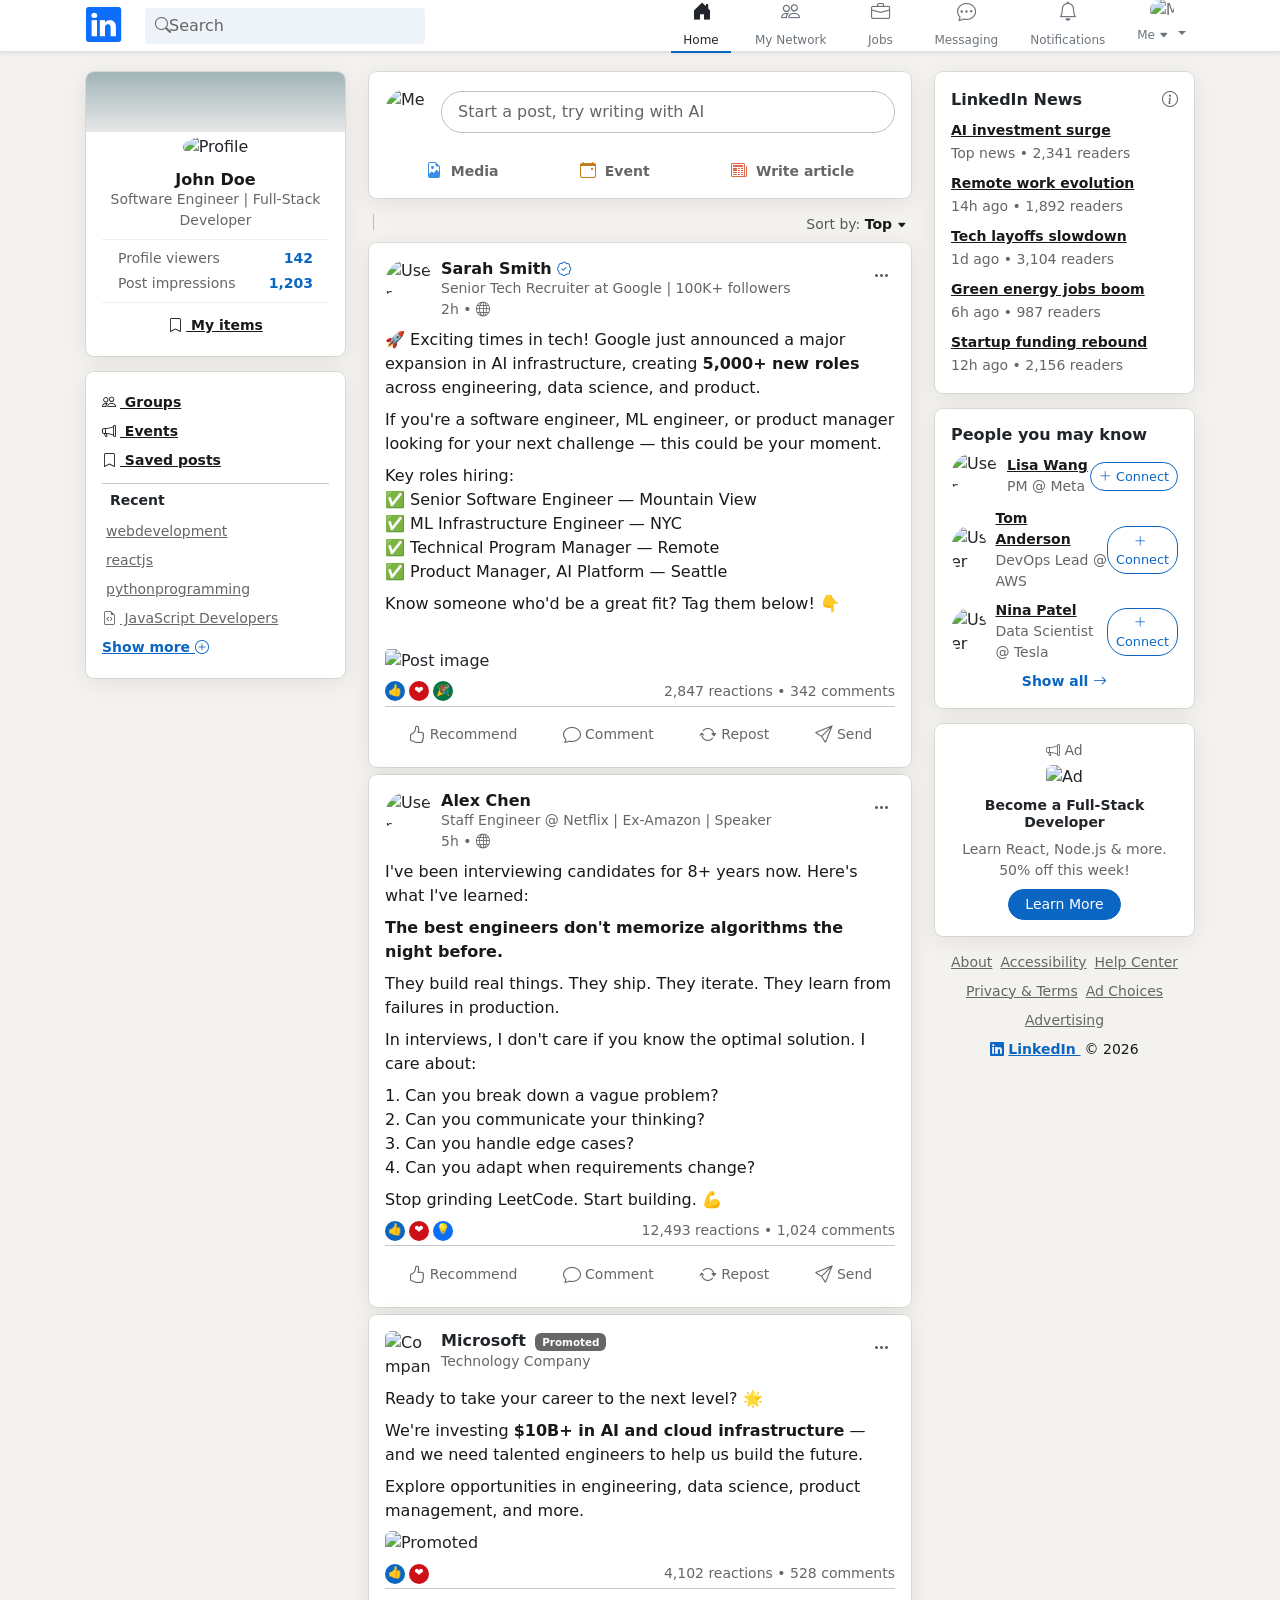
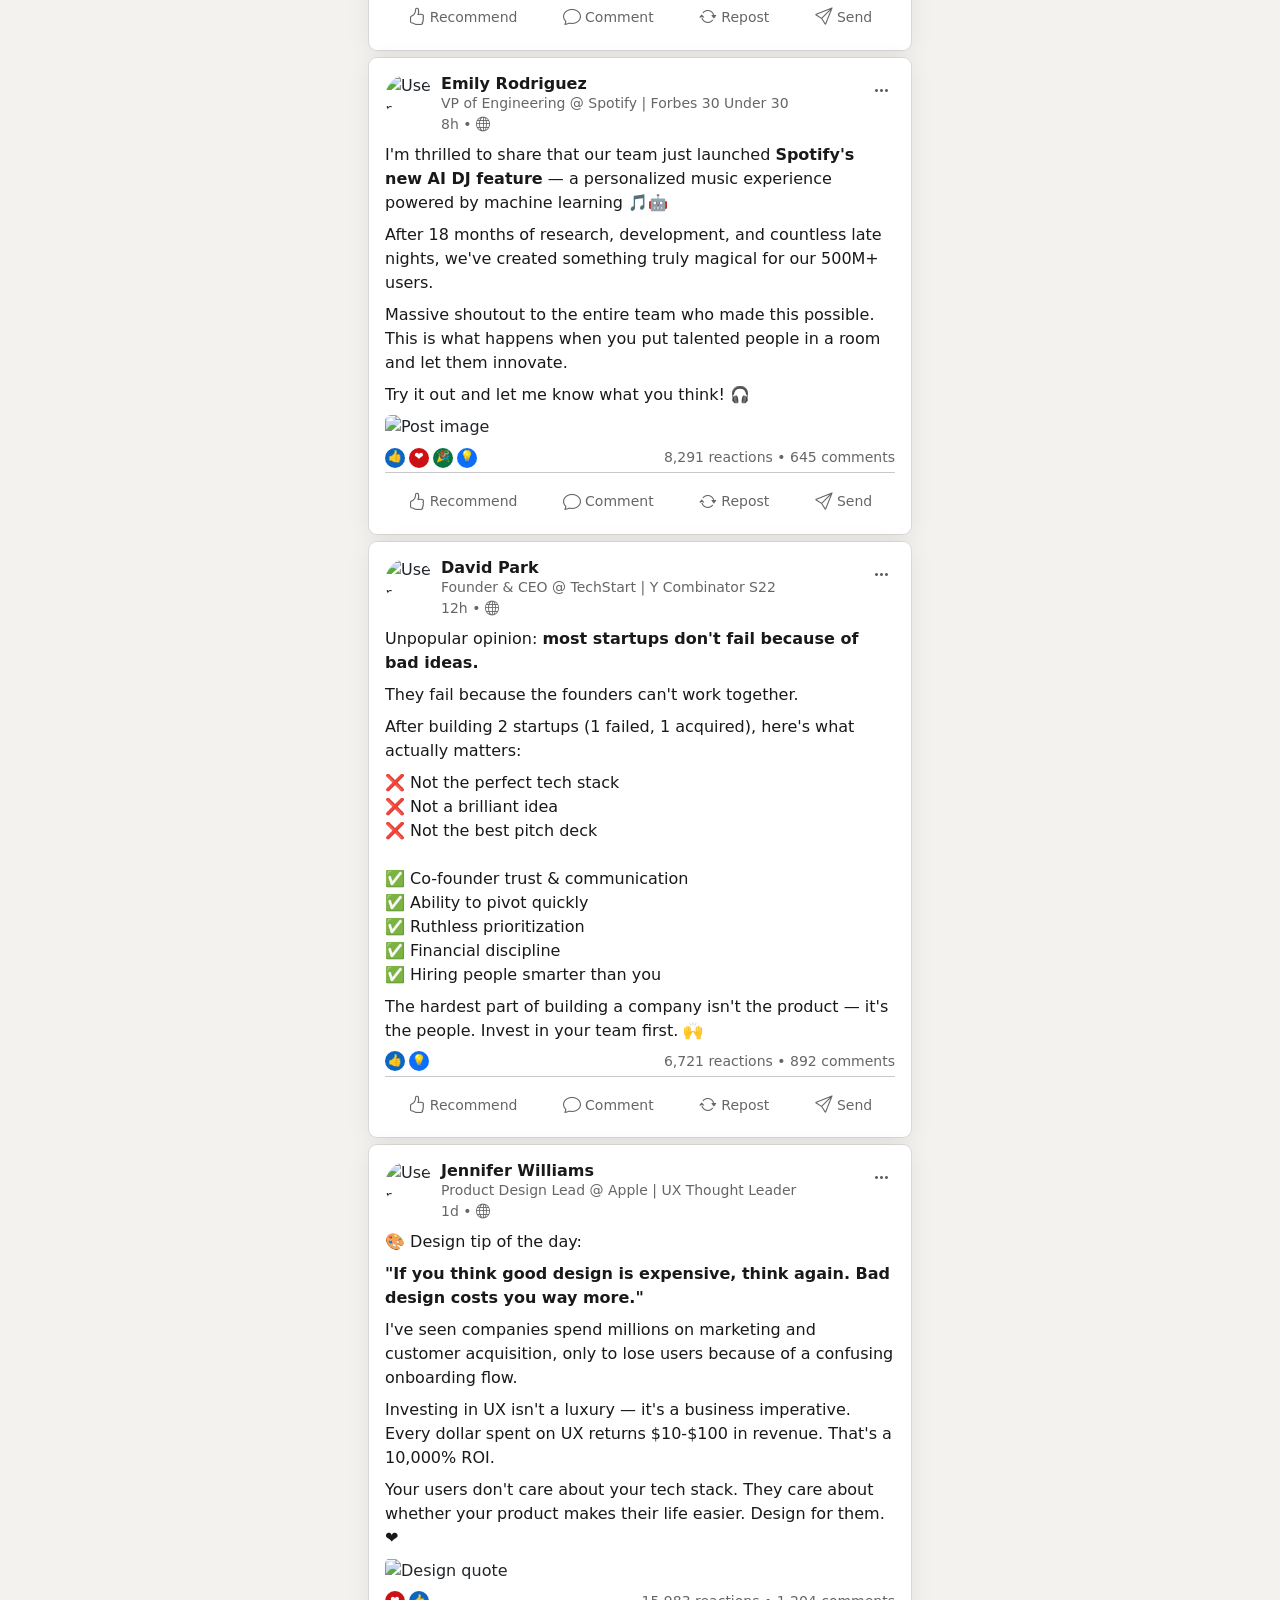
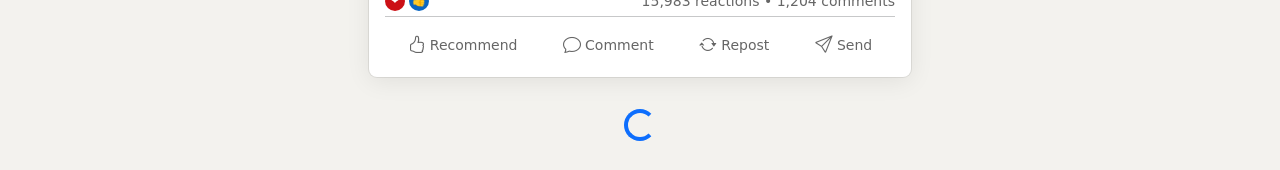
==== feeds.html @ 4ca1a647 "login and signup logic feeds ui" ====
<!DOCTYPE html>
<html lang="en">
<head>
  <meta charset="UTF-8" />
  <meta name="viewport" content="width=device-width, initial-scale=1.0"/>
  <title>LinkedIn Feed</title>

  <link rel="stylesheet" href="assets/css/bootstrap.min.css">
  <link href="https://cdn.jsdelivr.net/npm/bootstrap-icons@1.11.3/font/bootstrap-icons.min.css" rel="stylesheet"/>
    <link rel="stylesheet" href="assets/css/feeds.css">
  </head>
<body>

  <nav class="navbar navbar-expand navbar-light bg-white border-bottom fixed-top shadow-sm" style="height: 52px;">
    <div class="container-xl px-3">
      <a class="navbar-brand d-flex align-items-center me-4" href="#">
        <i class="bi bi-linkedin text-primary" style="font-size: 2.2rem;"></i>
      </a>

      <div class="flex-grow-1" style="max-width: 280px;">
        <div class="position-relative">
          <i class="bi bi-search position-absolute" style="left: 10px; top: 50%; transform: translateY(-50%); color: #666;"></i>
          <input type="text" class="form-control rounded-1 ps-4" placeholder="Search" style="background-color: #edf3f8; border: none;">
        </div>
      </div>

      <ul class="navbar-nav ms-auto mb-0">
        <li class="nav-item me-3">
          <a class="nav-link text-dark text-center" href="#">
            <i class="bi bi-house-door-fill d-block" style="font-size: 1.2rem;"></i>
            <small style="font-size: 0.75rem;">Home</small>
          </a>
        </li>
        <li class="nav-item me-3">
          <a class="nav-link text-secondary text-center" href="#">
            <i class="bi bi-people d-block" style="font-size: 1.2rem;"></i>
            <small style="font-size: 0.75rem;">My Network</small>
          </a>
        </li>
        <li class="nav-item me-3">
          <a class="nav-link text-secondary text-center" href="#">
            <i class="bi bi-briefcase d-block" style="font-size: 1.2rem;"></i>
            <small style="font-size: 0.75rem;">Jobs</small>
          </a>
        </li>
        <li class="nav-item me-3">
          <a class="nav-link text-secondary text-center" href="#">
            <i class="bi bi-chat-dots d-block" style="font-size: 1.2rem;"></i>
            <small style="font-size: 0.75rem;">Messaging</small>
          </a>
        </li>
        <li class="nav-item me-3">
          <a class="nav-link text-secondary text-center" href="#">
            <i class="bi bi-bell d-block" style="font-size: 1.2rem;"></i>
            <small style="font-size: 0.75rem;">Notifications</small>
          </a>
        </li>
        <li class="nav-item dropdown">
          <a class="nav-link dropdown-toggle text-secondary text-center" href="#" role="button" data-bs-toggle="dropdown">
            <img src="https://ui-avatars.com/api/?name=John+Doe&background=0a66c2&color=fff&size=32" class="rounded-circle d-block mx-auto" width="24" height="24" alt="Me">
            <small style="font-size: 0.75rem;">Me <i class="bi bi-caret-down-fill" style="font-size: 0.6rem;"></i></small>
          </a>
          <ul class="dropdown-menu dropdown-menu-end">
            <li><a class="dropdown-item" href="#">View Profile</a></li>
            <li><a class="dropdown-item" href="#">Settings & Privacy</a></li>
            <li><hr class="dropdown-divider"></li>
            <li><a class="dropdown-item" href="#">Sign Out</a></li>
          </ul>
        </li>
      </ul>
    </div>
  </nav>

  <main class="container-xl px-3" style="margin-top: 72px;">
    <div class="row">

      <div class="col-lg-3 d-none d-lg-block">
        <div class="card rounded-3 mb-3 profile-card">
          <div class="text-center pt-4 pb-2 profile-banner"></div>
          <div class="card-body pt-0 pb-3 text-center">
            <img src="https://ui-avatars.com/api/?name=John+Doe&background=0a66c2&color=fff&size=80" class="rounded-circle border border-3 border-white mb-2" width="72" height="72" alt="Profile">
            <h6 class="mb-0 fw-semibold profile-name"><a href="#" class="text-decoration-none">John Doe</a></h6>
            <p class="profile-headline small mb-2">Software Engineer | Full-Stack Developer</p>
            <hr class="my-2">
            <div class="text-start px-3">
              <p class="small mb-1"><span class="stat-label">Profile viewers</span> <span class="float-end stat-value">142</span></p>
              <p class="small mb-1"><span class="stat-label">Post impressions</span> <span class="float-end stat-value">1,203</span></p>
            </div>
            <hr class="my-2">
            <a href="#" class="d-block sidebar-link small py-1">
              <i class="bi bi-bookmark me-1"></i> My items
            </a>
          </div>
        </div>

        <div class="card rounded-3 sidebar-section">
          <div class="card-body py-3">
            <a href="#" class="d-block small py-1"><i class="bi bi-people me-1"></i> Groups</a>
            <a href="#" class="d-block small py-1"><i class="bi bi-megaphone me-1"></i> Events</a>
            <a href="#" class="d-block small py-1"><i class="bi bi-bookmark me-1"></i> Saved posts</a>
            <hr class="my-2">
            <h6 class="small fw-semibold px-2">Recent</h6>
            <a href="#" class="d-block small hashtag-link py-1"><i class="bi bi-hashtag me-1"></i> webdevelopment</a>
            <a href="#" class="d-block small hashtag-link py-1"><i class="bi bi-hashtag me-1"></i> reactjs</a>
            <a href="#" class="d-block small hashtag-link py-1"><i class="bi bi-hashtag me-1"></i> pythonprogramming</a>
            <a href="#" class="d-block small hashtag-link py-1"><i class="bi bi-file-earmark-code me-1"></i> JavaScript Developers</a>
            <a href="#" class="d-block small py-1" style="color: var(--li-blue); font-weight: 600;">Show more <i class="bi bi-plus-circle"></i></a>
          </div>
        </div>
      </div>

      <div class="col-lg-6">

        <div class="card rounded-3 mb-3">
          <div class="card-body pb-2">
            <div class="d-flex align-items-center mb-3">
              <img src="https://ui-avatars.com/api/?name=John+Doe&background=0a66c2&color=fff&size=48" class="rounded-circle me-2" width="48" height="48" alt="Me">
              <button class="btn flex-grow-1 text-start create-post-btn py-2 px-3" data-bs-toggle="modal" data-bs-target="#createPostModal">Start a post, try writing with AI</button>
            </div>
            <div class="d-flex justify-content-around">
              <button class="btn post-action-btn">
                <i class="bi bi-file-earmark-image me-1" style="color: #378fe9;"></i>
                <small class="fw-semibold">Media</small>
              </button>
              <button class="btn post-action-btn">
                <i class="bi bi-calendar-event me-1" style="color: #c37d16;"></i>
                <small class="fw-semibold">Event</small>
              </button>
              <button class="btn post-action-btn">
                <i class="bi bi-newspaper me-1" style="color: #e06847;"></i>
                <small class="fw-semibold">Write article</small>
              </button>
            </div>
          </div>
        </div>

        <div class="d-flex justify-content-between align-items-center mb-2 px-1">
          <div class="vr me-2" style="height: 16px;"></div>
          <small class="text-muted">Sort by: <strong style="color: var(--li-text);">Top <i class="bi bi-caret-down-fill" style="font-size: 0.6rem;"></i></strong></small>
        </div>

        <div class="card rounded-3 post-card">
          <div class="card-body pb-2">
            <div class="d-flex align-items-start mb-2">
              <img src="https://ui-avatars.com/api/?name=Sarah+Smith&background=e83e8c&color=fff&size=48" class="rounded-circle me-2" width="48" height="48" alt="User">
              <div class="flex-grow-1">
                <h6 class="mb-0 fw-semibold"><a href="#" class="post-author-name text-decoration-none">Sarah Smith</a> <i class="bi bi-patch-check" style="color: var(--li-blue); font-size: 0.9rem;"></i></h6>
                <p class="post-author-headline small mb-0">Senior Tech Recruiter at Google | 100K+ followers</p>
                <p class="post-timestamp small mb-0">2h • <i class="bi bi-globe"></i></p>
              </div>
              <button class="btn text-muted p-1"><i class="bi bi-three-dots"></i></button>
            </div>

            <div class="post-content">
            <p class="mb-2">🚀 Exciting times in tech! Google just announced a major expansion in AI infrastructure, creating <strong>5,000+ new roles</strong> across engineering, data science, and product.</p>
            <p class="mb-2">If you're a software engineer, ML engineer, or product manager looking for your next challenge — this could be your moment.</p>
            <p class="mb-2">Key roles hiring:<br>
            ✅ Senior Software Engineer — Mountain View<br>
            ✅ ML Infrastructure Engineer — NYC<br>
            ✅ Technical Program Manager — Remote<br>
            ✅ Product Manager, AI Platform — Seattle</p>
            <p class="mb-0">Know someone who'd be a great fit? Tag them below! 👇</p>
            </div>
            <span class="badge"> #TechJobs</span>
            <span class="badge">#GoogleCareers</span>
            <span class="badge">#AIJobs</span>
            <span class="badge">#Hiring</span>

            <div class="mt-2 rounded-2 overflow-hidden">
              <img src="https://placehold.co/600x340/e9ecef/495057?text=Google+AI+Expansion" class="img-fluid w-100" alt="Post image">
            </div>

            <div class="d-flex align-items-center mt-2 mb-1">
              <div class="d-flex me-auto">
                <span class="rounded-circle text-white d-inline-flex align-items-center justify-content-center" style="width:20px;height:20px;font-size:0.7rem; background-color: var(--li-blue);">👍</span>
                <span class="rounded-circle text-white d-inline-flex align-items-center justify-content-center ms-1" style="width:20px;height:20px;font-size:0.7rem; background-color: var(--li-error);">❤</span>
                <span class="rounded-circle text-white d-inline-flex align-items-center justify-content-center ms-1" style="width:20px;height:20px;font-size:0.7rem; background-color: var(--li-green);">🎉</span>
              </div>
              <a href="#" class="reaction-count ms-2 text-decoration-none small">2,847 reactions • 342 comments</a>
            </div>

            <hr class="my-1 post-actions">
            <div class="d-flex justify-content-around py-1 post-actions">
              <button class="btn post-action-btn post-action-btn-recommend flex-grow-1 d-flex align-items-center justify-content-center">
                <i class="bi bi-hand-thumbs-up me-1" style="font-size:1.1rem;"></i> <span class="small">Recommend</span>
              </button>
              <button class="btn post-action-btn post-action-btn-comment flex-grow-1 d-flex align-items-center justify-content-center">
                <i class="bi bi-chat me-1" style="font-size:1.1rem;"></i> <span class="small">Comment</span>
              </button>
              <button class="btn post-action-btn post-action-btn-repost flex-grow-1 d-flex align-items-center justify-content-center">
                <i class="bi bi-arrow-repeat me-1" style="font-size:1.1rem;"></i> <span class="small">Repost</span>
              </button>
              <button class="btn post-action-btn post-action-btn-send flex-grow-1 d-flex align-items-center justify-content-center">
                <i class="bi bi-send me-1" style="font-size:1.1rem;"></i> <span class="small">Send</span>
              </button>
            </div>
          </div>
        </div>

        <div class="card rounded-3 post-card">
          <div class="card-body pb-2">
            <div class="d-flex align-items-start mb-2">
              <img src="https://ui-avatars.com/api/?name=Alex+Chen&background=28a745&color=fff&size=48" class="rounded-circle me-2" width="48" height="48" alt="User">
              <div class="flex-grow-1">
                <h6 class="mb-0 fw-semibold"><a href="#" class="post-author-name text-decoration-none">Alex Chen</a></h6>
                <p class="post-author-headline small mb-0">Staff Engineer @ Netflix | Ex-Amazon | Speaker</p>
                <p class="post-timestamp small mb-0">5h • <i class="bi bi-globe"></i></p>
              </div>
              <button class="btn text-muted p-1"><i class="bi bi-three-dots"></i></button>
            </div>

            <div class="post-content">
            <p class="mb-2">I've been interviewing candidates for 8+ years now. Here's what I've learned:</p>
            <p class="mb-2"><strong>The best engineers don't memorize algorithms the night before.</strong></p>
            <p class="mb-2">They build real things. They ship. They iterate. They learn from failures in production.</p>
            <p class="mb-2">In interviews, I don't care if you know the optimal solution. I care about:</p>
            <p class="mb-2">
            1. Can you break down a vague problem?<br>
            2. Can you communicate your thinking?<br>
            3. Can you handle edge cases?<br>
            4. Can you adapt when requirements change?</p>
            <p class="mb-0">Stop grinding LeetCode. Start building. 💪</p>
            </div>

            <div class="d-flex align-items-center mt-2 mb-1">
              <div class="d-flex me-auto">
                <span class="rounded-circle text-white d-inline-flex align-items-center justify-content-center" style="width:20px;height:20px;font-size:0.7rem; background-color: var(--li-blue);">👍</span>
                <span class="rounded-circle text-white d-inline-flex align-items-center justify-content-center ms-1" style="width:20px;height:20px;font-size:0.7rem; background-color: var(--li-error);">❤</span>
                <span class="rounded-circle text-white d-inline-flex align-items-center justify-content-center ms-1" style="width:20px;height:20px;font-size:0.7rem; background-color: #0d6efd;">💡</span>
              </div>
              <a href="#" class="reaction-count ms-2 text-decoration-none small">12,493 reactions • 1,024 comments</a>
            </div>

            <hr class="my-1 post-actions">
            <div class="d-flex justify-content-around py-1 post-actions">
              <button class="btn post-action-btn post-action-btn-recommend flex-grow-1 d-flex align-items-center justify-content-center">
                <i class="bi bi-hand-thumbs-up me-1" style="font-size:1.1rem;"></i> <span class="small">Recommend</span>
              </button>
              <button class="btn post-action-btn post-action-btn-comment flex-grow-1 d-flex align-items-center justify-content-center">
                <i class="bi bi-chat me-1" style="font-size:1.1rem;"></i> <span class="small">Comment</span>
              </button>
              <button class="btn post-action-btn post-action-btn-repost flex-grow-1 d-flex align-items-center justify-content-center">
                <i class="bi bi-arrow-repeat me-1" style="font-size:1.1rem;"></i> <span class="small">Repost</span>
              </button>
              <button class="btn post-action-btn post-action-btn-send flex-grow-1 d-flex align-items-center justify-content-center">
                <i class="bi bi-send me-1" style="font-size:1.1rem;"></i> <span class="small">Send</span>
              </button>
            </div>
          </div>
        </div>

        <div class="card rounded-3 post-card">
          <div class="card-body pb-2">
            <div class="d-flex align-items-start mb-2">
              <img src="https://ui-avatars.com/api/?name=Microsoft&background=0078d4&color=fff&size=48" class="rounded me-2" width="48" height="48" alt="Company" style="border-radius: 8px;">
              <div class="flex-grow-1">
                <h6 class="mb-0 fw-semibold">Microsoft <span class="badge ms-1" style="font-size: 0.65rem; background-color: var(--li-muted);">Promoted</span></h6>
                <p class="post-author-headline small mb-0">Technology Company</p>
              </div>
              <button class="btn text-muted p-1"><i class="bi bi-three-dots"></i></button>
            </div>

            <div class="post-content">
            <p class="mb-2">Ready to take your career to the next level? 🌟</p>
            <p class="mb-2">We're investing <strong>$10B+ in AI and cloud infrastructure</strong> — and we need talented engineers to help us build the future.</p>
            <p class="mb-0">Explore opportunities in engineering, data science, product management, and more.</p>
            </div>

            <div class="mt-2 rounded-2 overflow-hidden">
              <img src="https://placehold.co/600x300/0078d4/ffffff?text=Microsoft+Careers+-+Join+Us" class="img-fluid w-100" alt="Promoted">
            </div>

            <div class="d-flex align-items-center mt-2 mb-1">
              <div class="d-flex me-auto">
                <span class="rounded-circle text-white d-inline-flex align-items-center justify-content-center" style="width:20px;height:20px;font-size:0.7rem; background-color: var(--li-blue);">👍</span>
                <span class="rounded-circle text-white d-inline-flex align-items-center justify-content-center ms-1" style="width:20px;height:20px;font-size:0.7rem; background-color: var(--li-error);">❤</span>
              </div>
              <a href="#" class="reaction-count ms-2 text-decoration-none small">4,102 reactions • 528 comments</a>
            </div>

            <hr class="my-1 post-actions">
            <div class="d-flex justify-content-around py-1 post-actions">
              <button class="btn post-action-btn post-action-btn-recommend flex-grow-1 d-flex align-items-center justify-content-center">
                <i class="bi bi-hand-thumbs-up me-1" style="font-size:1.1rem;"></i> <span class="small">Recommend</span>
              </button>
              <button class="btn post-action-btn post-action-btn-comment flex-grow-1 d-flex align-items-center justify-content-center">
                <i class="bi bi-chat me-1" style="font-size:1.1rem;"></i> <span class="small">Comment</span>
              </button>
              <button class="btn post-action-btn post-action-btn-repost flex-grow-1 d-flex align-items-center justify-content-center">
                <i class="bi bi-arrow-repeat me-1" style="font-size:1.1rem;"></i> <span class="small">Repost</span>
              </button>
              <button class="btn post-action-btn post-action-btn-send flex-grow-1 d-flex align-items-center justify-content-center">
                <i class="bi bi-send me-1" style="font-size:1.1rem;"></i> <span class="small">Send</span>
              </button>
            </div>
          </div>
        </div>

        <div class="card rounded-3 post-card">
          <div class="card-body pb-2">
            <div class="d-flex align-items-start mb-2">
              <img src="https://ui-avatars.com/api/?name=Emily+Rodriguez&background=6f42c1&color=fff&size=48" class="rounded-circle me-2" width="48" height="48" alt="User">
              <div class="flex-grow-1">
                <h6 class="mb-0 fw-semibold"><a href="#" class="post-author-name text-decoration-none">Emily Rodriguez</a></h6>
                <p class="post-author-headline small mb-0">VP of Engineering @ Spotify | Forbes 30 Under 30</p>
                <p class="post-timestamp small mb-0">8h • <i class="bi bi-globe"></i></p>
              </div>
              <button class="btn text-muted p-1"><i class="bi bi-three-dots"></i></button>
            </div>

            <div class="post-content">
            <p class="mb-2">I'm thrilled to share that our team just launched <strong>Spotify's new AI DJ feature</strong> — a personalized music experience powered by machine learning 🎵🤖</p>
            <p class="mb-2">After 18 months of research, development, and countless late nights, we've created something truly magical for our 500M+ users.</p>
            <p class="mb-2">Massive shoutout to the entire team who made this possible. This is what happens when you put talented people in a room and let them innovate.</p>
            <p class="mb-0">Try it out and let me know what you think! 🎧</p>
            </div>

            <div class="mt-2 rounded-2 overflow-hidden">
              <img src="https://placehold.co/600x340/1db954/ffffff?text=Spotify+AI+DJ+-+Your+Music,+Personalized" class="img-fluid w-100" alt="Post image">
            </div>

            <div class="d-flex align-items-center mt-2 mb-1">
              <div class="d-flex me-auto">
                <span class="rounded-circle text-white d-inline-flex align-items-center justify-content-center" style="width:20px;height:20px;font-size:0.7rem; background-color: var(--li-blue);">👍</span>
                <span class="rounded-circle text-white d-inline-flex align-items-center justify-content-center ms-1" style="width:20px;height:20px;font-size:0.7rem; background-color: var(--li-error);">❤</span>
                <span class="rounded-circle text-white d-inline-flex align-items-center justify-content-center ms-1" style="width:20px;height:20px;font-size:0.7rem; background-color: var(--li-green);">🎉</span>
                <span class="rounded-circle text-white d-inline-flex align-items-center justify-content-center ms-1" style="width:20px;height:20px;font-size:0.7rem; background-color: #0d6efd;">💡</span>
              </div>
              <a href="#" class="reaction-count ms-2 text-decoration-none small">8,291 reactions • 645 comments</a>
            </div>

            <hr class="my-1 post-actions">
            <div class="d-flex justify-content-around py-1 post-actions">
              <button class="btn post-action-btn post-action-btn-recommend flex-grow-1 d-flex align-items-center justify-content-center">
                <i class="bi bi-hand-thumbs-up me-1" style="font-size:1.1rem;"></i> <span class="small">Recommend</span>
              </button>
              <button class="btn post-action-btn post-action-btn-comment flex-grow-1 d-flex align-items-center justify-content-center">
                <i class="bi bi-chat me-1" style="font-size:1.1rem;"></i> <span class="small">Comment</span>
              </button>
              <button class="btn post-action-btn post-action-btn-repost flex-grow-1 d-flex align-items-center justify-content-center">
                <i class="bi bi-arrow-repeat me-1" style="font-size:1.1rem;"></i> <span class="small">Repost</span>
              </button>
              <button class="btn post-action-btn post-action-btn-send flex-grow-1 d-flex align-items-center justify-content-center">
                <i class="bi bi-send me-1" style="font-size:1.1rem;"></i> <span class="small">Send</span>
              </button>
            </div>
          </div>
        </div>

        <div class="card rounded-3 post-card">
          <div class="card-body pb-2">
            <div class="d-flex align-items-start mb-2">
              <img src="https://ui-avatars.com/api/?name=David+Park&background=fd7e14&color=fff&size=48" class="rounded-circle me-2" width="48" height="48" alt="User">
              <div class="flex-grow-1">
                <h6 class="mb-0 fw-semibold"><a href="#" class="post-author-name text-decoration-none">David Park</a></h6>
                <p class="post-author-headline small mb-0">Founder & CEO @ TechStart | Y Combinator S22</p>
                <p class="post-timestamp small mb-0">12h • <i class="bi bi-globe"></i></p>
              </div>
              <button class="btn text-muted p-1"><i class="bi bi-three-dots"></i></button>
            </div>

            <div class="post-content">
            <p class="mb-2">Unpopular opinion: <strong>most startups don't fail because of bad ideas.</strong></p>
            <p class="mb-2">They fail because the founders can't work together.</p>
            <p class="mb-2">After building 2 startups (1 failed, 1 acquired), here's what actually matters:</p>
            <p class="mb-2">
            ❌ Not the perfect tech stack<br>
            ❌ Not a brilliant idea<br>
            ❌ Not the best pitch deck<br><br>
            ✅ Co-founder trust & communication<br>
            ✅ Ability to pivot quickly<br>
            ✅ Ruthless prioritization<br>
            ✅ Financial discipline<br>
            ✅ Hiring people smarter than you</p>
            <p class="mb-0">The hardest part of building a company isn't the product — it's the people. Invest in your team first. 🙌</p>
            </div>

            <div class="d-flex align-items-center mt-2 mb-1">
              <div class="d-flex me-auto">
                <span class="rounded-circle text-white d-inline-flex align-items-center justify-content-center" style="width:20px;height:20px;font-size:0.7rem; background-color: var(--li-blue);">👍</span>
                <span class="rounded-circle text-white d-inline-flex align-items-center justify-content-center ms-1" style="width:20px;height:20px;font-size:0.7rem; background-color: #0d6efd;">💡</span>
              </div>
              <a href="#" class="reaction-count ms-2 text-decoration-none small">6,721 reactions • 892 comments</a>
            </div>

            <hr class="my-1 post-actions">
            <div class="d-flex justify-content-around py-1 post-actions">
              <button class="btn post-action-btn post-action-btn-recommend flex-grow-1 d-flex align-items-center justify-content-center">
                <i class="bi bi-hand-thumbs-up me-1" style="font-size:1.1rem;"></i> <span class="small">Recommend</span>
              </button>
              <button class="btn post-action-btn post-action-btn-comment flex-grow-1 d-flex align-items-center justify-content-center">
                <i class="bi bi-chat me-1" style="font-size:1.1rem;"></i> <span class="small">Comment</span>
              </button>
              <button class="btn post-action-btn post-action-btn-repost flex-grow-1 d-flex align-items-center justify-content-center">
                <i class="bi bi-arrow-repeat me-1" style="font-size:1.1rem;"></i> <span class="small">Repost</span>
              </button>
              <button class="btn post-action-btn post-action-btn-send flex-grow-1 d-flex align-items-center justify-content-center">
                <i class="bi bi-send me-1" style="font-size:1.1rem;"></i> <span class="small">Send</span>
              </button>
            </div>
          </div>
        </div>

        <div class="card rounded-3 post-card">
          <div class="card-body pb-2">
            <div class="d-flex align-items-start mb-2">
              <img src="https://ui-avatars.com/api/?name=Jennifer+Williams&background=dc3545&color=fff&size=48" class="rounded-circle me-2" width="48" height="48" alt="User">
              <div class="flex-grow-1">
                <h6 class="mb-0 fw-semibold"><a href="#" class="post-author-name text-decoration-none">Jennifer Williams</a></h6>
                <p class="post-author-headline small mb-0">Product Design Lead @ Apple | UX Thought Leader</p>
                <p class="post-timestamp small mb-0">1d • <i class="bi bi-globe"></i></p>
              </div>
              <button class="btn text-muted p-1"><i class="bi bi-three-dots"></i></button>
            </div>

            <div class="post-content">
            <p class="mb-2">🎨 Design tip of the day:</p>
            <p class="mb-2"><strong>"If you think good design is expensive, think again. Bad design costs you way more."</strong></p>
            <p class="mb-2">I've seen companies spend millions on marketing and customer acquisition, only to lose users because of a confusing onboarding flow.</p>
            <p class="mb-2">Investing in UX isn't a luxury — it's a business imperative. Every dollar spent on UX returns $10-$100 in revenue. That's a 10,000% ROI.</p>
            <p class="mb-0">Your users don't care about your tech stack. They care about whether your product makes their life easier. Design for them. ❤️</p>
            </div>

            <div class="mt-2 rounded-2 overflow-hidden">
              <img src="https://placehold.co/600x300/f5f5f5/333333?text=Good+Design+%3D+Better+Business" class="img-fluid w-100" alt="Design quote">
            </div>

            <div class="d-flex align-items-center mt-2 mb-1">
              <div class="d-flex me-auto">
                <span class="rounded-circle text-white d-inline-flex align-items-center justify-content-center" style="width:20px;height:20px;font-size:0.7rem; background-color: var(--li-error);">❤</span>
                <span class="rounded-circle text-white d-inline-flex align-items-center justify-content-center ms-1" style="width:20px;height:20px;font-size:0.7rem; background-color: var(--li-blue);">👍</span>
              </div>
              <a href="#" class="reaction-count ms-2 text-decoration-none small">15,983 reactions • 1,204 comments</a>
            </div>

            <hr class="my-1 post-actions">
            <div class="d-flex justify-content-around py-1 post-actions">
              <button class="btn post-action-btn post-action-btn-recommend flex-grow-1 d-flex align-items-center justify-content-center">
                <i class="bi bi-hand-thumbs-up me-1" style="font-size:1.1rem;"></i> <span class="small">Recommend</span>
              </button>
              <button class="btn post-action-btn post-action-btn-comment flex-grow-1 d-flex align-items-center justify-content-center">
                <i class="bi bi-chat me-1" style="font-size:1.1rem;"></i> <span class="small">Comment</span>
              </button>
              <button class="btn post-action-btn post-action-btn-repost flex-grow-1 d-flex align-items-center justify-content-center">
                <i class="bi bi-arrow-repeat me-1" style="font-size:1.1rem;"></i> <span class="small">Repost</span>
              </button>
              <button class="btn post-action-btn post-action-btn-send flex-grow-1 d-flex align-items-center justify-content-center">
                <i class="bi bi-send me-1" style="font-size:1.1rem;"></i> <span class="small">Send</span>
              </button>
            </div>
          </div>
        </div>

        <div class="text-center py-4">
          <div class="spinner-border text-primary" role="status">
            <span class="visually-hidden">Loading...</span>
          </div>
        </div>
      </div>

      <div class="col-lg-3 d-none d-lg-block">
        <div class="card rounded-3 mb-3">
          <div class="card-body py-3">
            <div class="d-flex justify-content-between align-items-center mb-2">
              <h6 class="fw-semibold mb-0">LinkedIn News</h6>
              <i class="bi bi-info-circle" style="color: var(--li-muted);"></i>
            </div>

            <ul class="list-unstyled mb-0">
              <li class="mb-2">
                <a href="#" class="news-title small d-block">AI investment surge</a>
                <small class="news-meta">Top news • 2,341 readers</small>
              </li>
              <li class="mb-2">
                <a href="#" class="news-title small d-block">Remote work evolution</a>
                <small class="news-meta">14h ago • 1,892 readers</small>
              </li>
              <li class="mb-2">
                <a href="#" class="news-title small d-block">Tech layoffs slowdown</a>
                <small class="news-meta">1d ago • 3,104 readers</small>
              </li>
              <li class="mb-2">
                <a href="#" class="news-title small d-block">Green energy jobs boom</a>
                <small class="news-meta">6h ago • 987 readers</small>
              </li>
              <li class="mb-0">
                <a href="#" class="news-title small d-block">Startup funding rebound</a>
                <small class="news-meta">12h ago • 2,156 readers</small>
              </li>
            </ul>
          </div>
        </div>

        <div class="card rounded-3 mb-3">
          <div class="card-body py-3">
            <h6 class="fw-semibold mb-2">People you may know</h6>

            <div class="d-flex align-items-center mb-2">
              <img src="https://ui-avatars.com/api/?name=Lisa+Wang&background=20c997&color=fff&size=48" class="rounded-circle me-2" width="48" height="48" alt="User">
              <div class="flex-grow-1">
                <a href="#" class="suggested-name small d-block">Lisa Wang</a>
                <small class="suggested-headline d-block">PM @ Meta</small>
              </div>
              <button class="btn connect-btn px-2 py-1"><i class="bi bi-plus-lg me-1"></i>Connect</button>
            </div>

            <div class="d-flex align-items-center mb-2">
              <img src="https://ui-avatars.com/api/?name=Tom+Anderson&background=0dcaf0&color=fff&size=48" class="rounded-circle me-2" width="48" height="48" alt="User">
              <div class="flex-grow-1">
                <a href="#" class="suggested-name small d-block">Tom Anderson</a>
                <small class="suggested-headline d-block">DevOps Lead @ AWS</small>
              </div>
              <button class="btn connect-btn px-2 py-1"><i class="bi bi-plus-lg me-1"></i>Connect</button>
            </div>

            <div class="d-flex align-items-center">
              <img src="https://ui-avatars.com/api/?name=Nina+Patel&background=ffc107&color=fff&size=48" class="rounded-circle me-2" width="48" height="48" alt="User">
              <div class="flex-grow-1">
                <a href="#" class="suggested-name small d-block">Nina Patel</a>
                <small class="suggested-headline d-block">Data Scientist @ Tesla</small>
              </div>
              <button class="btn connect-btn px-2 py-1"><i class="bi bi-plus-lg me-1"></i>Connect</button>
            </div>

            <a href="#" class="d-block text-center small text-decoration-none mt-2" style="color: var(--li-blue); font-weight: 600;">Show all <i class="bi bi-arrow-right"></i></a>
          </div>
        </div>

        <div class="card rounded-3 mb-3">
          <div class="card-body py-3 text-center">
            <small class="d-block mb-1" style="color: var(--li-muted);"><i class="bi bi-megaphone me-1"></i>Ad</small>
            <img src="https://placehold.co/260x180/e9ecef/495057?text=Master+Full-Stack+Dev" class="img-fluid rounded-2 mb-2" alt="Ad">
            <h6 class="fw-semibold small">Become a Full-Stack Developer</h6>
            <p class="small mb-2" style="color: var(--li-muted);">Learn React, Node.js & more. 50% off this week!</p>
            <a href="#" class="btn btn-sm rounded-pill px-3" style="background-color: var(--li-blue); border-color: var(--li-blue); color: var(--li-card);">Learn More</a>
          </div>
        </div>

        <div class="text-center small footer-links">
          <div class="d-flex flex-wrap justify-content-center gap-2 mb-2">
            <a href="#">About</a>
            <a href="#">Accessibility</a>
            <a href="#">Help Center</a>
          </div>
          <div class="d-flex flex-wrap justify-content-center gap-2 mb-2">
            <a href="#">Privacy & Terms</a>
            <a href="#">Ad Choices</a>
            <a href="#">Advertising</a>
          </div>
          <div>
            <a href="#" style="color: var(--li-blue); font-weight: 600;">
              <i class="bi bi-linkedin me-1"></i>LinkedIn
            </a>
            <span class="ms-1">© 2026</span>
          </div>
        </div>
      </div>

    </div>
  </main>

  <div class="modal fade" id="createPostModal" tabindex="-1" aria-hidden="true">
    <div class="modal-dialog modal-dialog-centered">
      <div class="modal-content">
        <div class="modal-header pb-0">
          <h5 class="modal-title fw-semibold">Create a post</h5>
          <button type="button" class="btn-close" data-bs-dismiss="modal" aria-label="Close"></button>
        </div>
        <div class="modal-body">
          <div class="d-flex align-items-center mb-3">
            <img src="https://ui-avatars.com/api/?name=John+Doe&background=0a66c2&color=fff&size=48" class="rounded-circle me-2" width="48" height="48" alt="Me">
            <div>
              <h6 class="mb-0 fw-semibold">John Doe</h6>
              <button class="btn btn-sm rounded-pill px-2 py-0" style="font-size: 0.75rem; border: 1px solid var(--li-border); color: var(--li-muted);"><i class="bi bi-globe me-1"></i>Anyone <i class="bi bi-caret-down-fill" style="font-size: 0.6rem;"></i></button>
            </div>
          </div>
          <textarea class="form-control border-0" rows="6" placeholder="What do you want to talk about?" style="font-size: 1.1rem; resize: none;"></textarea>

          <div class="d-flex gap-3 mt-3">
            <button class="btn p-0"><i class="bi bi-file-earmark-image fs-5" style="color: #378fe9;"></i></button>
            <button class="btn p-0"><i class="bi bi-file-earmark-text fs-5" style="color: #e06847;"></i></button>
            <button class="btn p-0"><i class="bi bi-calendar-event fs-5" style="color: #c37d16;"></i></button>
            <button class="btn p-0"><i class="bi bi-collection fs-5" style="color: #7943cb;"></i></button>
            <button class="btn p-0"><i class="bi bi-emoji-smile fs-5" style="color: #44712e;"></i></button>
          </div>
        </div>
        <div class="modal-footer d-flex justify-content-between">
          <div class="d-flex gap-3">
            <button class="btn p-0"><i class="bi bi-clock fs-5" style="color: var(--li-muted);"></i></button>
            <button class="btn p-0"><i class="bi bi-three-dots fs-5" style="color: var(--li-muted);"></i></button>
          </div>
          <button class="btn post-btn px-4" disabled>Post</button>
        </div>
      </div>
    </div>
  </div>

  <script src="js/bootstrap.bundle.min.js"></script>

</body>
</html>
---- assets/css/feeds.css ----
:root {
      --li-blue: #0a66c2;
      --li-blue-dark: #004182;
      --li-blue-light: #e8f0fe;
      --li-green: #057642;
      --li-text: #191919;
      --li-muted: #666666;
      --li-border: #c0c0c0;
      --li-bg: #f3f2ee;
      --li-hover-bg: #d0e8ff;
      --li-card: #ffffff;
      --li-error: #cc1016;
      --li-error-bg: #fdf2f2;
      --radius: 8px;
      --shadow: 0 0 0 1px rgba(0, 0, 0, 0.08), 0 4px 24px rgba(0, 0, 0, 0.08);
      --transition: 0.35s cubic-bezier(0.4, 0, 0.2, 1);
    }

    body {
      background-color: var(--li-bg);
      font-family: -apple-system, system-ui, BlinkMacSystemFont, 'Segoe UI', Roboto, 'Helvetica Neue', Arial, sans-serif;
      color: var(--li-text);
    }

    .navbar {
      background-color: var(--li-card);
      border-bottom: 1px solid var(--li-border);
      box-shadow: var(--shadow);
      height: 52px;
    }
    .navbar .bi-linkedin {
      color: var(--li-blue);
    }
    .navbar .form-control {
      background-color: var(--li-blue-light);
      border: none;
      color: var(--li-text);
    }
    .navbar .form-control::placeholder {
      color: var(--li-muted);
    }
    .navbar .nav-link {
      color: var(--li-muted);
      transition: color var(--transition);
      padding: 0 0.75rem;
      min-width: 60px;
    }
    .navbar .nav-link:hover {
      color: var(--li-text);
    }
    .navbar .nav-link.active-link,
    .navbar .nav-link.text-dark {
      color: var(--li-text);
      border-bottom: 2px solid var(--li-blue);
    }

    .card {
      background-color: var(--li-card);
      border-radius: var(--radius);
      box-shadow: var(--shadow);
      border: none;
      transition: box-shadow var(--transition);
    }
    .card:hover {
      box-shadow: 0 0 0 1px rgba(0,0,0,0.12), 0 6px 32px rgba(0,0,0,0.12);
    }

    .profile-banner {
      background: linear-gradient(to bottom, #a0b4b7, #e8e8e8);
      border-radius: var(--radius) var(--radius) 0 0;
      height: 60px;
    }
    .profile-card .profile-name a {
      color: var(--li-text);
    }
    .profile-card .profile-name a:hover {
      color: var(--li-blue);
      text-decoration: underline;
    }
    .profile-card .profile-headline {
      color: var(--li-muted);
    }
    .profile-card hr {
      border-color: var(--li-border);
    }
    .profile-card .stat-label {
      color: var(--li-muted);
    }
    .profile-card .stat-value {
      color: var(--li-blue);
      font-weight: 600;
    }
    .profile-card a.sidebar-link {
      color: var(--li-text);
      font-weight: 600;
      transition: background-color var(--transition), color var(--transition);
    }
    .profile-card a.sidebar-link:hover {
      background-color: var(--li-hover-bg);
      color: var(--li-blue);
      text-decoration: none;
    }

    .sidebar-section a {
      color: var(--li-text);
      font-weight: 600;
      transition: background-color var(--transition), color var(--transition);
      border-radius: 4px;
    }
    .sidebar-section a:hover {
      background-color: var(--li-hover-bg);
      color: var(--li-blue);
      text-decoration: none;
    }
    .sidebar-section .hashtag-link {
      color: var(--li-muted);
      font-weight: 400;
    }
    .sidebar-section .hashtag-link:hover {
      color: var(--li-blue);
      background-color: var(--li-hover-bg);
    }

    .create-post-btn {
      border: 1px solid var(--li-border);
      border-radius: 35px;
      color: var(--li-muted);
      background: var(--li-card);
      transition: background-color var(--transition), border-color var(--transition);
    }
    .create-post-btn:hover {
      background-color: var(--li-hover-bg);
      border-color: var(--li-blue);
      color: var(--li-blue);
    }
    .post-action-btn {
      color: var(--li-muted);
      transition: background-color var(--transition), color var(--transition);
    }
    .post-action-btn:hover {
      background-color: var(--li-hover-bg);
      color: var(--li-blue);
    }
    .post-action-btn i {
      transition: color var(--transition);
    }

    .post-card {
      margin-bottom: 8px;
    }
    .post-author-name {
      color: var(--li-text);
    }
    .post-author-name:hover {
      color: var(--li-blue);
      text-decoration: underline;
    }
    .post-author-headline {
      color: var(--li-muted);
    }
    .post-timestamp {
      color: var(--li-muted);
    }
    .post-content {
      color: var(--li-text);
    }
    .post-content a {
      color: var(--li-blue);
      font-weight: 600;
    }
    .post-content a:hover {
      text-decoration: underline;
    }
    .reaction-count {
      color: var(--li-muted);
    }
    .reaction-count:hover {
      color: var(--li-blue);
      text-decoration: underline;
    }
    .post-actions hr {
      border-color: var(--li-border);
    }
    .post-action-btn-recommend:hover,
    .post-action-btn-recommend.liked {
      color: var(--li-blue);
    }
    .post-action-btn-comment:hover {
      color: var(--li-green);
    }
    .post-action-btn-repost:hover {
      color: var(--li-green);
    }
    .post-action-btn-send:hover {
      color: var(--li-blue);
    }

    .news-title {
      color: var(--li-text);
      font-weight: 600;
    }
    .news-title:hover {
      color: var(--li-blue);
      text-decoration: none;
    }
    .news-meta {
      color: var(--li-muted);
    }

    .suggested-name {
      color: var(--li-text);
      font-weight: 600;
    }
    .suggested-name:hover {
      color: var(--li-blue);
      text-decoration: none;
    }
    .suggested-headline {
      color: var(--li-muted);
    }
    .connect-btn {
      border: 1px solid var(--li-blue);
      color: var(--li-blue);
      border-radius: 20px;
      font-size: 0.8rem;
      transition: background-color var(--transition), color var(--transition);
    }
    .connect-btn:hover {
      background-color: var(--li-blue-light);
      color: var(--li-blue);
    }

    .modal-content {
      border-radius: var(--radius);
      border: none;
    }
    .modal-header .btn-close {
      opacity: 0.7;
    }
    .modal-header .btn-close:hover {
      opacity: 1;
    }
    .modal-body textarea {
      color: var(--li-text);
    }
    .modal-body textarea::placeholder {
      color: var(--li-muted);
    }
    .modal-footer .post-btn {
      background-color: var(--li-blue);
      border-color: var(--li-blue);
      color: var(--li-card);
      border-radius: 20px;
      transition: background-color var(--transition);
    }
    .modal-footer .post-btn:hover:not(:disabled) {
      background-color: var(--li-blue-dark);
      border-color: var(--li-blue-dark);
    }
    .modal-footer .post-btn:disabled {
      background-color: var(--li-border);
      border-color: var(--li-border);
      cursor: not-allowed;
    }

    .footer-links a {
      color: var(--li-muted);
      transition: color var(--transition);
    }
    .footer-links a:hover {
      color: var(--li-blue);
      text-decoration: none;
    }

    .badge.bg-secondary {
      background-color: var(--li-muted);
    }

    ::-webkit-scrollbar {
      width: 8px;
    }
    ::-webkit-scrollbar-track {
      background: var(--li-bg);
    }
    ::-webkit-scrollbar-thumb {
      background: var(--li-border);
      border-radius: 4px;
    }
    ::-webkit-scrollbar-thumb:hover {
      background: var(--li-muted);
    }

    @media (max-width: 991.98px) {
      .navbar .nav-link {
        padding: 0 0.4rem;
        min-width: auto;
      }
      .navbar .nav-link small {
        display: none;
      }
    }
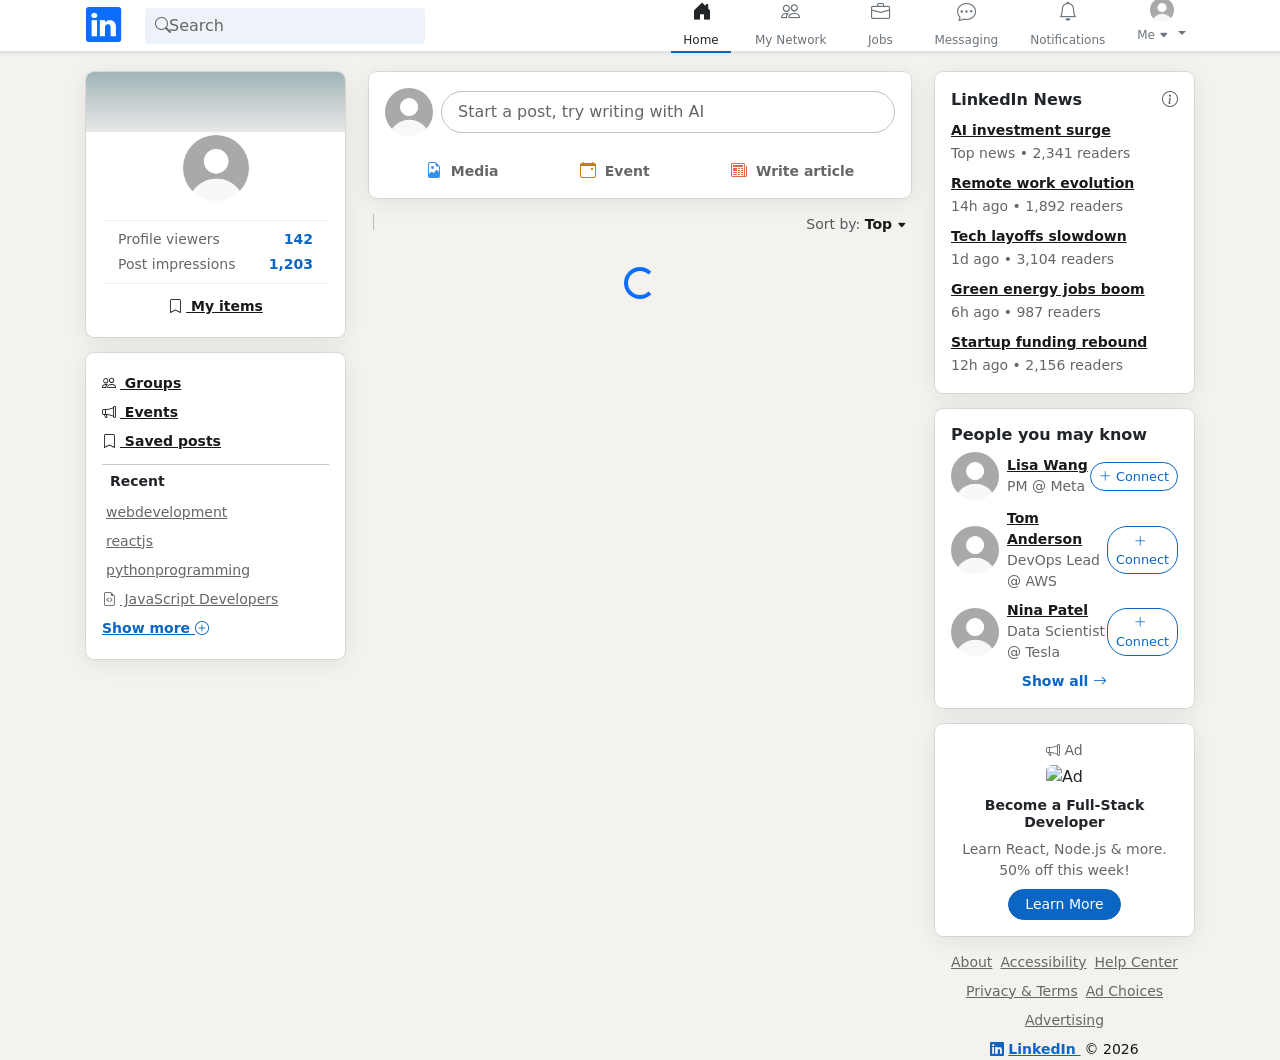
==== commit 611919ba: "feeds page done" ====
--- a/feeds.html
+++ b/feeds.html
@@ -1,203 +1,381 @@
-<!DOCTYPE html>
+<!doctype html>
 <html lang="en">
-<head>
-  <meta charset="UTF-8" />
-  <meta name="viewport" content="width=device-width, initial-scale=1.0"/>
-  <title>LinkedIn Feed</title>
-
-  <link rel="stylesheet" href="assets/css/bootstrap.min.css">
-  <link href="https://cdn.jsdelivr.net/npm/bootstrap-icons@1.11.3/font/bootstrap-icons.min.css" rel="stylesheet"/>
-    <link rel="stylesheet" href="assets/css/feeds.css">
+  <head>
+    <meta charset="UTF-8" />
+    <meta name="viewport" content="width=device-width, initial-scale=1.0" />
+    <title>LinkedIn Feed</title>
+
+    <link rel="stylesheet" href="assets/css/bootstrap.min.css" />
+    <link
+      href="https://cdn.jsdelivr.net/npm/bootstrap-icons@1.11.3/font/bootstrap-icons.min.css"
+      rel="stylesheet"
+    />
+    <link rel="stylesheet" href="assets/css/feeds.css" />
   </head>
-<body>
-
-  <nav class="navbar navbar-expand navbar-light bg-white border-bottom fixed-top shadow-sm" style="height: 52px;">
-    <div class="container-xl px-3">
-      <a class="navbar-brand d-flex align-items-center me-4" href="#">
-        <i class="bi bi-linkedin text-primary" style="font-size: 2.2rem;"></i>
-      </a>
-
-      <div class="flex-grow-1" style="max-width: 280px;">
-        <div class="position-relative">
-          <i class="bi bi-search position-absolute" style="left: 10px; top: 50%; transform: translateY(-50%); color: #666;"></i>
-          <input type="text" class="form-control rounded-1 ps-4" placeholder="Search" style="background-color: #edf3f8; border: none;">
+  <body>
+    <nav
+      class="navbar navbar-expand navbar-light bg-white border-bottom fixed-top shadow-sm"
+      style="height: 52px"
+    >
+      <div class="container-xl px-3">
+        <a class="navbar-brand d-flex align-items-center me-4" href="#">
+          <i class="bi bi-linkedin text-primary" style="font-size: 2.2rem"></i>
+        </a>
+
+        <div class="flex-grow-1" style="max-width: 280px">
+          <div class="position-relative">
+            <i
+              class="bi bi-search position-absolute"
+              style="
+                left: 10px;
+                top: 50%;
+                transform: translateY(-50%);
+                color: #666;
+              "
+            ></i>
+            <input
+              type="text"
+              class="form-control rounded-1 ps-4"
+              placeholder="Search"
+              style="background-color: #edf3f8; border: none"
+            />
+          </div>
         </div>
+
+        <ul class="navbar-nav ms-auto mb-0">
+          <li class="nav-item me-3">
+            <a class="nav-link text-dark text-center" href="#">
+              <i
+                class="bi bi-house-door-fill d-block"
+                style="font-size: 1.2rem"
+              ></i>
+              <small style="font-size: 0.75rem">Home</small>
+            </a>
+          </li>
+          <li class="nav-item me-3">
+            <a class="nav-link text-secondary text-center" href="#">
+              <i class="bi bi-people d-block" style="font-size: 1.2rem"></i>
+              <small style="font-size: 0.75rem">My Network</small>
+            </a>
+          </li>
+          <li class="nav-item me-3">
+            <a class="nav-link text-secondary text-center" href="#">
+              <i class="bi bi-briefcase d-block" style="font-size: 1.2rem"></i>
+              <small style="font-size: 0.75rem">Jobs</small>
+            </a>
+          </li>
+          <li class="nav-item me-3">
+            <a class="nav-link text-secondary text-center" href="#">
+              <i class="bi bi-chat-dots d-block" style="font-size: 1.2rem"></i>
+              <small style="font-size: 0.75rem">Messaging</small>
+            </a>
+          </li>
+          <li class="nav-item me-3">
+            <a class="nav-link text-secondary text-center" href="#">
+              <i class="bi bi-bell d-block" style="font-size: 1.2rem"></i>
+              <small style="font-size: 0.75rem">Notifications</small>
+            </a>
+          </li>
+          <li class="nav-item dropdown">
+            <a
+              class="nav-link dropdown-toggle text-secondary text-center"
+              href="#"
+              role="button"
+              data-bs-toggle="dropdown"
+            >
+              <img
+                src="assets/images/user-image.png"
+                class="rounded-circle d-block mx-auto"
+                width="24"
+                height="24"
+                alt="Me"
+              />
+              <small style="font-size: 0.75rem"
+                >Me
+                <i class="bi bi-caret-down-fill" style="font-size: 0.6rem"></i
+              ></small>
+            </a>
+            <ul class="dropdown-menu dropdown-menu-end">
+              <li><a class="dropdown-item" href="#">View Profile</a></li>
+              <li><a class="dropdown-item" href="#">Settings & Privacy</a></li>
+              <li><hr class="dropdown-divider" /></li>
+              <li><a class="dropdown-item" href="#">Sign Out</a></li>
+            </ul>
+          </li>
+        </ul>
       </div>
-
-      <ul class="navbar-nav ms-auto mb-0">
-        <li class="nav-item me-3">
-          <a class="nav-link text-dark text-center" href="#">
-            <i class="bi bi-house-door-fill d-block" style="font-size: 1.2rem;"></i>
-            <small style="font-size: 0.75rem;">Home</small>
-          </a>
-        </li>
-        <li class="nav-item me-3">
-          <a class="nav-link text-secondary text-center" href="#">
-            <i class="bi bi-people d-block" style="font-size: 1.2rem;"></i>
-            <small style="font-size: 0.75rem;">My Network</small>
-          </a>
-        </li>
-        <li class="nav-item me-3">
-          <a class="nav-link text-secondary text-center" href="#">
-            <i class="bi bi-briefcase d-block" style="font-size: 1.2rem;"></i>
-            <small style="font-size: 0.75rem;">Jobs</small>
-          </a>
-        </li>
-        <li class="nav-item me-3">
-          <a class="nav-link text-secondary text-center" href="#">
-            <i class="bi bi-chat-dots d-block" style="font-size: 1.2rem;"></i>
-            <small style="font-size: 0.75rem;">Messaging</small>
-          </a>
-        </li>
-        <li class="nav-item me-3">
-          <a class="nav-link text-secondary text-center" href="#">
-            <i class="bi bi-bell d-block" style="font-size: 1.2rem;"></i>
-            <small style="font-size: 0.75rem;">Notifications</small>
-          </a>
-        </li>
-        <li class="nav-item dropdown">
-          <a class="nav-link dropdown-toggle text-secondary text-center" href="#" role="button" data-bs-toggle="dropdown">
-            <img src="https://ui-avatars.com/api/?name=John+Doe&background=0a66c2&color=fff&size=32" class="rounded-circle d-block mx-auto" width="24" height="24" alt="Me">
-            <small style="font-size: 0.75rem;">Me <i class="bi bi-caret-down-fill" style="font-size: 0.6rem;"></i></small>
-          </a>
-          <ul class="dropdown-menu dropdown-menu-end">
-            <li><a class="dropdown-item" href="#">View Profile</a></li>
-            <li><a class="dropdown-item" href="#">Settings & Privacy</a></li>
-            <li><hr class="dropdown-divider"></li>
-            <li><a class="dropdown-item" href="#">Sign Out</a></li>
-          </ul>
-        </li>
-      </ul>
-    </div>
-  </nav>
-
-  <main class="container-xl px-3" style="margin-top: 72px;">
-    <div class="row">
-
-      <div class="col-lg-3 d-none d-lg-block">
-        <div class="card rounded-3 mb-3 profile-card">
-          <div class="text-center pt-4 pb-2 profile-banner"></div>
-          <div class="card-body pt-0 pb-3 text-center">
-            <img src="https://ui-avatars.com/api/?name=John+Doe&background=0a66c2&color=fff&size=80" class="rounded-circle border border-3 border-white mb-2" width="72" height="72" alt="Profile">
-            <h6 class="mb-0 fw-semibold profile-name"><a href="#" class="text-decoration-none">John Doe</a></h6>
-            <p class="profile-headline small mb-2">Software Engineer | Full-Stack Developer</p>
-            <hr class="my-2">
-            <div class="text-start px-3">
-              <p class="small mb-1"><span class="stat-label">Profile viewers</span> <span class="float-end stat-value">142</span></p>
-              <p class="small mb-1"><span class="stat-label">Post impressions</span> <span class="float-end stat-value">1,203</span></p>
-            </div>
-            <hr class="my-2">
-            <a href="#" class="d-block sidebar-link small py-1">
-              <i class="bi bi-bookmark me-1"></i> My items
-            </a>
+    </nav>
+
+    <main class="container-xl px-3" style="margin-top: 72px">
+      <div class="row">
+        <div class="col-lg-3 d-none d-lg-block">
+          <div class="card rounded-3 mb-3 profile-card" id="profileCard">
+            <div class="text-center pt-4 pb-2 profile-banner"></div>
+            <div class="card-body pt-0 pb-3 text-center">
+              <img
+                src="assets/images/user-image.png"
+                class="rounded-circle border border-3 border-white mb-2"
+                width="72"
+                height="72"
+                alt="Profile"
+              />
+              <h6 class="mb-0 fw-semibold profile-name">
+                <a href="#" class="text-decoration-none">John Doe</a>
+              </h6>
+              <hr class="my-2" />
+              <div class="text-start px-3">
+                <p class="small mb-1">
+                  <span class="stat-label">Profile viewers</span>
+                  <span class="float-end stat-value">142</span>
+                </p>
+                <p class="small mb-1">
+                  <span class="stat-label">Post impressions</span>
+                  <span class="float-end stat-value">1,203</span>
+                </p>
+              </div>
+              <hr class="my-2" />
+              <a href="#" class="d-block sidebar-link small py-1">
+                <i class="bi bi-bookmark me-1"></i> My items
+              </a>
+            </div>
+          </div>
+
+          <div class="card rounded-3 sidebar-section">
+            <div class="card-body py-3">
+              <a href="#" class="d-block small py-1"
+                ><i class="bi bi-people me-1"></i> Groups</a
+              >
+              <a href="#" class="d-block small py-1"
+                ><i class="bi bi-megaphone me-1"></i> Events</a
+              >
+              <a href="#" class="d-block small py-1"
+                ><i class="bi bi-bookmark me-1"></i> Saved posts</a
+              >
+              <hr class="my-2" />
+              <h6 class="small fw-semibold px-2">Recent</h6>
+              <a href="#" class="d-block small hashtag-link py-1"
+                ><i class="bi bi-hashtag me-1"></i> webdevelopment</a
+              >
+              <a href="#" class="d-block small hashtag-link py-1"
+                ><i class="bi bi-hashtag me-1"></i> reactjs</a
+              >
+              <a href="#" class="d-block small hashtag-link py-1"
+                ><i class="bi bi-hashtag me-1"></i> pythonprogramming</a
+              >
+              <a href="#" class="d-block small hashtag-link py-1"
+                ><i class="bi bi-file-earmark-code me-1"></i> JavaScript
+                Developers</a
+              >
+              <a
+                href="#"
+                class="d-block small py-1"
+                style="color: var(--li-blue); font-weight: 600"
+                >Show more <i class="bi bi-plus-circle"></i
+              ></a>
+            </div>
           </div>
         </div>
 
-        <div class="card rounded-3 sidebar-section">
-          <div class="card-body py-3">
-            <a href="#" class="d-block small py-1"><i class="bi bi-people me-1"></i> Groups</a>
-            <a href="#" class="d-block small py-1"><i class="bi bi-megaphone me-1"></i> Events</a>
-            <a href="#" class="d-block small py-1"><i class="bi bi-bookmark me-1"></i> Saved posts</a>
-            <hr class="my-2">
-            <h6 class="small fw-semibold px-2">Recent</h6>
-            <a href="#" class="d-block small hashtag-link py-1"><i class="bi bi-hashtag me-1"></i> webdevelopment</a>
-            <a href="#" class="d-block small hashtag-link py-1"><i class="bi bi-hashtag me-1"></i> reactjs</a>
-            <a href="#" class="d-block small hashtag-link py-1"><i class="bi bi-hashtag me-1"></i> pythonprogramming</a>
-            <a href="#" class="d-block small hashtag-link py-1"><i class="bi bi-file-earmark-code me-1"></i> JavaScript Developers</a>
-            <a href="#" class="d-block small py-1" style="color: var(--li-blue); font-weight: 600;">Show more <i class="bi bi-plus-circle"></i></a>
-          </div>
-        </div>
-      </div>
-
-      <div class="col-lg-6">
-
-        <div class="card rounded-3 mb-3">
-          <div class="card-body pb-2">
-            <div class="d-flex align-items-center mb-3">
-              <img src="https://ui-avatars.com/api/?name=John+Doe&background=0a66c2&color=fff&size=48" class="rounded-circle me-2" width="48" height="48" alt="Me">
-              <button class="btn flex-grow-1 text-start create-post-btn py-2 px-3" data-bs-toggle="modal" data-bs-target="#createPostModal">Start a post, try writing with AI</button>
-            </div>
-            <div class="d-flex justify-content-around">
-              <button class="btn post-action-btn">
-                <i class="bi bi-file-earmark-image me-1" style="color: #378fe9;"></i>
-                <small class="fw-semibold">Media</small>
-              </button>
-              <button class="btn post-action-btn">
-                <i class="bi bi-calendar-event me-1" style="color: #c37d16;"></i>
-                <small class="fw-semibold">Event</small>
-              </button>
-              <button class="btn post-action-btn">
-                <i class="bi bi-newspaper me-1" style="color: #e06847;"></i>
-                <small class="fw-semibold">Write article</small>
-              </button>
-            </div>
-          </div>
-        </div>
-
-        <div class="d-flex justify-content-between align-items-center mb-2 px-1">
-          <div class="vr me-2" style="height: 16px;"></div>
-          <small class="text-muted">Sort by: <strong style="color: var(--li-text);">Top <i class="bi bi-caret-down-fill" style="font-size: 0.6rem;"></i></strong></small>
-        </div>
-
-        <div class="card rounded-3 post-card">
-          <div class="card-body pb-2">
-            <div class="d-flex align-items-start mb-2">
-              <img src="https://ui-avatars.com/api/?name=Sarah+Smith&background=e83e8c&color=fff&size=48" class="rounded-circle me-2" width="48" height="48" alt="User">
-              <div class="flex-grow-1">
-                <h6 class="mb-0 fw-semibold"><a href="#" class="post-author-name text-decoration-none">Sarah Smith</a> <i class="bi bi-patch-check" style="color: var(--li-blue); font-size: 0.9rem;"></i></h6>
-                <p class="post-author-headline small mb-0">Senior Tech Recruiter at Google | 100K+ followers</p>
-                <p class="post-timestamp small mb-0">2h • <i class="bi bi-globe"></i></p>
-              </div>
-              <button class="btn text-muted p-1"><i class="bi bi-three-dots"></i></button>
-            </div>
-
-            <div class="post-content">
-            <p class="mb-2">🚀 Exciting times in tech! Google just announced a major expansion in AI infrastructure, creating <strong>5,000+ new roles</strong> across engineering, data science, and product.</p>
-            <p class="mb-2">If you're a software engineer, ML engineer, or product manager looking for your next challenge — this could be your moment.</p>
-            <p class="mb-2">Key roles hiring:<br>
-            ✅ Senior Software Engineer — Mountain View<br>
-            ✅ ML Infrastructure Engineer — NYC<br>
-            ✅ Technical Program Manager — Remote<br>
-            ✅ Product Manager, AI Platform — Seattle</p>
-            <p class="mb-0">Know someone who'd be a great fit? Tag them below! 👇</p>
-            </div>
-            <span class="badge"> #TechJobs</span>
-            <span class="badge">#GoogleCareers</span>
-            <span class="badge">#AIJobs</span>
-            <span class="badge">#Hiring</span>
-
-            <div class="mt-2 rounded-2 overflow-hidden">
-              <img src="https://placehold.co/600x340/e9ecef/495057?text=Google+AI+Expansion" class="img-fluid w-100" alt="Post image">
-            </div>
-
-            <div class="d-flex align-items-center mt-2 mb-1">
-              <div class="d-flex me-auto">
-                <span class="rounded-circle text-white d-inline-flex align-items-center justify-content-center" style="width:20px;height:20px;font-size:0.7rem; background-color: var(--li-blue);">👍</span>
-                <span class="rounded-circle text-white d-inline-flex align-items-center justify-content-center ms-1" style="width:20px;height:20px;font-size:0.7rem; background-color: var(--li-error);">❤</span>
-                <span class="rounded-circle text-white d-inline-flex align-items-center justify-content-center ms-1" style="width:20px;height:20px;font-size:0.7rem; background-color: var(--li-green);">🎉</span>
-              </div>
-              <a href="#" class="reaction-count ms-2 text-decoration-none small">2,847 reactions • 342 comments</a>
-            </div>
-
-            <hr class="my-1 post-actions">
-            <div class="d-flex justify-content-around py-1 post-actions">
-              <button class="btn post-action-btn post-action-btn-recommend flex-grow-1 d-flex align-items-center justify-content-center">
-                <i class="bi bi-hand-thumbs-up me-1" style="font-size:1.1rem;"></i> <span class="small">Recommend</span>
-              </button>
-              <button class="btn post-action-btn post-action-btn-comment flex-grow-1 d-flex align-items-center justify-content-center">
-                <i class="bi bi-chat me-1" style="font-size:1.1rem;"></i> <span class="small">Comment</span>
-              </button>
-              <button class="btn post-action-btn post-action-btn-repost flex-grow-1 d-flex align-items-center justify-content-center">
-                <i class="bi bi-arrow-repeat me-1" style="font-size:1.1rem;"></i> <span class="small">Repost</span>
-              </button>
-              <button class="btn post-action-btn post-action-btn-send flex-grow-1 d-flex align-items-center justify-content-center">
-                <i class="bi bi-send me-1" style="font-size:1.1rem;"></i> <span class="small">Send</span>
-              </button>
-            </div>
-          </div>
-        </div>
-
-        <div class="card rounded-3 post-card">
+        <div class="col-lg-6">
+          <div class="card rounded-3 mb-3">
+            <div class="card-body pb-2">
+              <div class="d-flex align-items-center mb-3">
+                <img
+                  src="assets/images/user-image.png"
+                  class="rounded-circle me-2"
+                  width="48"
+                  height="48"
+                  alt="Me"
+                />
+                <button
+                  class="btn flex-grow-1 text-start create-post-btn py-2 px-3"
+                  data-bs-toggle="modal"
+                  data-bs-target="#createPostModal"
+                  id="newPostBtn"
+                >
+                  Start a post, try writing with AI
+                </button>
+              </div>
+              <div class="d-flex justify-content-around">
+                <button class="btn post-action-btn">
+                  <i
+                    class="bi bi-file-earmark-image me-1"
+                    style="color: #378fe9"
+                  ></i>
+                  <small class="fw-semibold">Media</small>
+                </button>
+                <button class="btn post-action-btn">
+                  <i
+                    class="bi bi-calendar-event me-1"
+                    style="color: #c37d16"
+                  ></i>
+                  <small class="fw-semibold">Event</small>
+                </button>
+                <button class="btn post-action-btn">
+                  <i class="bi bi-newspaper me-1" style="color: #e06847"></i>
+                  <small class="fw-semibold">Write article</small>
+                </button>
+              </div>
+            </div>
+          </div>
+
+          <div
+            class="d-flex justify-content-between align-items-center mb-2 px-1"
+          >
+            <div class="vr me-2" style="height: 16px"></div>
+            <small class="text-muted"
+              >Sort by:
+              <strong style="color: var(--li-text)"
+                >Top
+                <i
+                  class="bi bi-caret-down-fill"
+                  style="font-size: 0.6rem"
+                ></i></strong
+            ></small>
+          </div>
+          <div id="posts-holder">
+            <div class="card rounded-3 post-card">
+              <div class="card-body pb-2">
+                <div class="d-flex align-items-start mb-2">
+                  <img
+                    src="assets/images/user-image.png"
+                    class="rounded-circle me-2"
+                    width="48"
+                    height="48"
+                    alt="User"
+                  />
+                  <div class="flex-grow-1">
+                    <h6 class="mb-0 fw-semibold">
+                      <a href="#" class="post-author-name text-decoration-none"
+                        >Sarah Smith</a
+                      >
+                      <i
+                        class="bi bi-patch-check"
+                        style="color: var(--li-blue); font-size: 0.9rem"
+                      ></i>
+                    </h6>
+                    <p class="post-timestamp small mb-0">
+                      2h • <i class="bi bi-globe"></i>
+                    </p>
+                  </div>
+                  <button class="btn text-muted p-1">
+                    <i class="bi bi-three-dots"></i>
+                  </button>
+                </div>
+
+                <div class="post-content">
+                  <p class="mb-2">
+                    🚀 Exciting times in tech! Google just announced a major
+                    expansion in AI infrastructure, creating
+                    <strong>5,000+ new roles</strong> across engineering, data
+                    science, and product.
+                  </p>
+                  <p class="mb-2">
+                    If you're a software engineer, ML engineer, or product
+                    manager looking for your next challenge — this could be your
+                    moment.
+                  </p>
+                  <p class="mb-2">
+                    Key roles hiring:<br />
+                    ✅ Senior Software Engineer — Mountain View<br />
+                    ✅ ML Infrastructure Engineer — NYC<br />
+                    ✅ Technical Program Manager — Remote<br />
+                    ✅ Product Manager, AI Platform — Seattle
+                  </p>
+                  <p class="mb-0">
+                    Know someone who'd be a great fit? Tag them below! 👇
+                  </p>
+                </div>
+                <span class="badge"> #TechJobs</span>
+                <span class="badge">#GoogleCareers</span>
+                <span class="badge">#AIJobs</span>
+                <span class="badge">#Hiring</span>
+
+                <div class="mt-2 rounded-2 overflow-hidden">
+                  <img
+                    src="assets/images/user-image.png"
+                    class="img-fluid w-100"
+                    alt="Post image"
+                  />
+                </div>
+
+                <div class="d-flex align-items-center mt-2 mb-1">
+                  <div class="d-flex me-auto">
+                    <span
+                      class="rounded-circle text-white d-inline-flex align-items-center justify-content-center"
+                      style="
+                        width: 20px;
+                        height: 20px;
+                        font-size: 0.7rem;
+                        background-color: var(--li-blue);
+                      "
+                      >👍</span
+                    >
+                    <span
+                      class="rounded-circle text-white d-inline-flex align-items-center justify-content-center ms-1"
+                      style="
+                        width: 20px;
+                        height: 20px;
+                        font-size: 0.7rem;
+                        background-color: var(--li-error);
+                      "
+                      >❤</span
+                    >
+                    <span
+                      class="rounded-circle text-white d-inline-flex align-items-center justify-content-center ms-1"
+                      style="
+                        width: 20px;
+                        height: 20px;
+                        font-size: 0.7rem;
+                        background-color: var(--li-green);
+                      "
+                      >🎉</span
+                    >
+                  </div>
+                  <a
+                    href="#"
+                    class="reaction-count ms-2 text-decoration-none small"
+                    >2,847 reactions • 342 comments</a
+                  >
+                </div>
+
+                <hr class="my-1 post-actions" />
+                <div class="d-flex justify-content-around py-1 post-actions">
+                  <button
+                    class="btn post-action-btn post-action-btn-recommend flex-grow-1 d-flex align-items-center justify-content-center"
+                  >
+                    <i
+                      class="bi bi-hand-thumbs-up me-1"
+                      style="font-size: 1.1rem"
+                    ></i>
+                    <span class="small">Recommend</span>
+                  </button>
+                  <button
+                    class="btn post-action-btn post-action-btn-comment flex-grow-1 d-flex align-items-center justify-content-center"
+                  >
+                    <i class="bi bi-chat me-1" style="font-size: 1.1rem"></i>
+                    <span class="small">Comment</span>
+                  </button>
+                  <button
+                    class="btn post-action-btn post-action-btn-repost flex-grow-1 d-flex align-items-center justify-content-center"
+                  >
+                    <i
+                      class="bi bi-arrow-repeat me-1"
+                      style="font-size: 1.1rem"
+                    ></i>
+                    <span class="small">Repost</span>
+                  </button>
+                  <button
+                    class="btn post-action-btn post-action-btn-send flex-grow-1 d-flex align-items-center justify-content-center"
+                  >
+                    <i class="bi bi-send me-1" style="font-size: 1.1rem"></i>
+                    <span class="small">Send</span>
+                  </button>
+                </div>
+              </div>
+            </div>
+
+            <!-- <div class="card rounded-3 post-card">
           <div class="card-body pb-2">
             <div class="d-flex align-items-start mb-2">
               <img src="https://ui-avatars.com/api/?name=Alex+Chen&background=28a745&color=fff&size=48" class="rounded-circle me-2" width="48" height="48" alt="User">
@@ -449,153 +627,277 @@
               </button>
             </div>
           </div>
+        </div> -->
+          </div>
+          <div class="text-center py-4">
+            <div class="spinner-border text-primary" role="status">
+              <span class="visually-hidden">Loading...</span>
+            </div>
+          </div>
         </div>
 
-        <div class="text-center py-4">
-          <div class="spinner-border text-primary" role="status">
-            <span class="visually-hidden">Loading...</span>
+        <div class="col-lg-3 d-none d-lg-block">
+          <div class="card rounded-3 mb-3">
+            <div class="card-body py-3">
+              <div
+                class="d-flex justify-content-between align-items-center mb-2"
+              >
+                <h6 class="fw-semibold mb-0">LinkedIn News</h6>
+                <i class="bi bi-info-circle" style="color: var(--li-muted)"></i>
+              </div>
+
+              <ul class="list-unstyled mb-0">
+                <li class="mb-2">
+                  <a href="#" class="news-title small d-block"
+                    >AI investment surge</a
+                  >
+                  <small class="news-meta">Top news • 2,341 readers</small>
+                </li>
+                <li class="mb-2">
+                  <a href="#" class="news-title small d-block"
+                    >Remote work evolution</a
+                  >
+                  <small class="news-meta">14h ago • 1,892 readers</small>
+                </li>
+                <li class="mb-2">
+                  <a href="#" class="news-title small d-block"
+                    >Tech layoffs slowdown</a
+                  >
+                  <small class="news-meta">1d ago • 3,104 readers</small>
+                </li>
+                <li class="mb-2">
+                  <a href="#" class="news-title small d-block"
+                    >Green energy jobs boom</a
+                  >
+                  <small class="news-meta">6h ago • 987 readers</small>
+                </li>
+                <li class="mb-0">
+                  <a href="#" class="news-title small d-block"
+                    >Startup funding rebound</a
+                  >
+                  <small class="news-meta">12h ago • 2,156 readers</small>
+                </li>
+              </ul>
+            </div>
+          </div>
+
+          <div class="card rounded-3 mb-3">
+            <div class="card-body py-3">
+              <h6 class="fw-semibold mb-2">People you may know</h6>
+
+              <div class="d-flex align-items-center mb-2">
+                <img
+                  src="assets/images/user-image.png"
+                  class="rounded-circle me-2"
+                  width="48"
+                  height="48"
+                  alt="User"
+                />
+                <div class="flex-grow-1">
+                  <a href="#" class="suggested-name small d-block">Lisa Wang</a>
+                  <small class="suggested-headline d-block">PM @ Meta</small>
+                </div>
+                <button class="btn connect-btn px-2 py-1">
+                  <i class="bi bi-plus-lg me-1"></i>Connect
+                </button>
+              </div>
+
+              <div class="d-flex align-items-center mb-2">
+                <img
+                  src="assets/images/user-image.png"
+                  class="rounded-circle me-2"
+                  width="48"
+                  height="48"
+                  alt="User"
+                />
+                <div class="flex-grow-1">
+                  <a href="#" class="suggested-name small d-block"
+                    >Tom Anderson</a
+                  >
+                  <small class="suggested-headline d-block"
+                    >DevOps Lead @ AWS</small
+                  >
+                </div>
+                <button class="btn connect-btn px-2 py-1">
+                  <i class="bi bi-plus-lg me-1"></i>Connect
+                </button>
+              </div>
+
+              <div class="d-flex align-items-center">
+                <img
+                  src="assets/images/user-image.png"
+                  class="rounded-circle me-2"
+                  width="48"
+                  height="48"
+                  alt="User"
+                />
+                <div class="flex-grow-1">
+                  <a href="#" class="suggested-name small d-block"
+                    >Nina Patel</a
+                  >
+                  <small class="suggested-headline d-block"
+                    >Data Scientist @ Tesla</small
+                  >
+                </div>
+                <button class="btn connect-btn px-2 py-1">
+                  <i class="bi bi-plus-lg me-1"></i>Connect
+                </button>
+              </div>
+
+              <a
+                href="#"
+                class="d-block text-center small text-decoration-none mt-2"
+                style="color: var(--li-blue); font-weight: 600"
+                >Show all <i class="bi bi-arrow-right"></i
+              ></a>
+            </div>
+          </div>
+
+          <div class="card rounded-3 mb-3">
+            <div class="card-body py-3 text-center">
+              <small class="d-block mb-1" style="color: var(--li-muted)"
+                ><i class="bi bi-megaphone me-1"></i>Ad</small
+              >
+              <img
+                src="https://placehold.co/260x180/e9ecef/495057?text=Master+Full-Stack+Dev"
+                class="img-fluid rounded-2 mb-2"
+                alt="Ad"
+              />
+              <h6 class="fw-semibold small">Become a Full-Stack Developer</h6>
+              <p class="small mb-2" style="color: var(--li-muted)">
+                Learn React, Node.js & more. 50% off this week!
+              </p>
+              <a
+                href="#"
+                class="btn btn-sm rounded-pill px-3"
+                style="
+                  background-color: var(--li-blue);
+                  border-color: var(--li-blue);
+                  color: var(--li-card);
+                "
+                >Learn More</a
+              >
+            </div>
+          </div>
+
+          <div class="text-center small footer-links">
+            <div class="d-flex flex-wrap justify-content-center gap-2 mb-2">
+              <a href="#">About</a>
+              <a href="#">Accessibility</a>
+              <a href="#">Help Center</a>
+            </div>
+            <div class="d-flex flex-wrap justify-content-center gap-2 mb-2">
+              <a href="#">Privacy & Terms</a>
+              <a href="#">Ad Choices</a>
+              <a href="#">Advertising</a>
+            </div>
+            <div>
+              <a href="#" style="color: var(--li-blue); font-weight: 600">
+                <i class="bi bi-linkedin me-1"></i>LinkedIn
+              </a>
+              <span class="ms-1">© 2026</span>
+            </div>
           </div>
         </div>
       </div>
-
-      <div class="col-lg-3 d-none d-lg-block">
-        <div class="card rounded-3 mb-3">
-          <div class="card-body py-3">
-            <div class="d-flex justify-content-between align-items-center mb-2">
-              <h6 class="fw-semibold mb-0">LinkedIn News</h6>
-              <i class="bi bi-info-circle" style="color: var(--li-muted);"></i>
-            </div>
-
-            <ul class="list-unstyled mb-0">
-              <li class="mb-2">
-                <a href="#" class="news-title small d-block">AI investment surge</a>
-                <small class="news-meta">Top news • 2,341 readers</small>
-              </li>
-              <li class="mb-2">
-                <a href="#" class="news-title small d-block">Remote work evolution</a>
-                <small class="news-meta">14h ago • 1,892 readers</small>
-              </li>
-              <li class="mb-2">
-                <a href="#" class="news-title small d-block">Tech layoffs slowdown</a>
-                <small class="news-meta">1d ago • 3,104 readers</small>
-              </li>
-              <li class="mb-2">
-                <a href="#" class="news-title small d-block">Green energy jobs boom</a>
-                <small class="news-meta">6h ago • 987 readers</small>
-              </li>
-              <li class="mb-0">
-                <a href="#" class="news-title small d-block">Startup funding rebound</a>
-                <small class="news-meta">12h ago • 2,156 readers</small>
-              </li>
-            </ul>
-          </div>
-        </div>
-
-        <div class="card rounded-3 mb-3">
-          <div class="card-body py-3">
-            <h6 class="fw-semibold mb-2">People you may know</h6>
-
-            <div class="d-flex align-items-center mb-2">
-              <img src="https://ui-avatars.com/api/?name=Lisa+Wang&background=20c997&color=fff&size=48" class="rounded-circle me-2" width="48" height="48" alt="User">
-              <div class="flex-grow-1">
-                <a href="#" class="suggested-name small d-block">Lisa Wang</a>
-                <small class="suggested-headline d-block">PM @ Meta</small>
-              </div>
-              <button class="btn connect-btn px-2 py-1"><i class="bi bi-plus-lg me-1"></i>Connect</button>
-            </div>
-
-            <div class="d-flex align-items-center mb-2">
-              <img src="https://ui-avatars.com/api/?name=Tom+Anderson&background=0dcaf0&color=fff&size=48" class="rounded-circle me-2" width="48" height="48" alt="User">
-              <div class="flex-grow-1">
-                <a href="#" class="suggested-name small d-block">Tom Anderson</a>
-                <small class="suggested-headline d-block">DevOps Lead @ AWS</small>
-              </div>
-              <button class="btn connect-btn px-2 py-1"><i class="bi bi-plus-lg me-1"></i>Connect</button>
-            </div>
-
-            <div class="d-flex align-items-center">
-              <img src="https://ui-avatars.com/api/?name=Nina+Patel&background=ffc107&color=fff&size=48" class="rounded-circle me-2" width="48" height="48" alt="User">
-              <div class="flex-grow-1">
-                <a href="#" class="suggested-name small d-block">Nina Patel</a>
-                <small class="suggested-headline d-block">Data Scientist @ Tesla</small>
-              </div>
-              <button class="btn connect-btn px-2 py-1"><i class="bi bi-plus-lg me-1"></i>Connect</button>
-            </div>
-
-            <a href="#" class="d-block text-center small text-decoration-none mt-2" style="color: var(--li-blue); font-weight: 600;">Show all <i class="bi bi-arrow-right"></i></a>
-          </div>
-        </div>
-
-        <div class="card rounded-3 mb-3">
-          <div class="card-body py-3 text-center">
-            <small class="d-block mb-1" style="color: var(--li-muted);"><i class="bi bi-megaphone me-1"></i>Ad</small>
-            <img src="https://placehold.co/260x180/e9ecef/495057?text=Master+Full-Stack+Dev" class="img-fluid rounded-2 mb-2" alt="Ad">
-            <h6 class="fw-semibold small">Become a Full-Stack Developer</h6>
-            <p class="small mb-2" style="color: var(--li-muted);">Learn React, Node.js & more. 50% off this week!</p>
-            <a href="#" class="btn btn-sm rounded-pill px-3" style="background-color: var(--li-blue); border-color: var(--li-blue); color: var(--li-card);">Learn More</a>
-          </div>
-        </div>
-
-        <div class="text-center small footer-links">
-          <div class="d-flex flex-wrap justify-content-center gap-2 mb-2">
-            <a href="#">About</a>
-            <a href="#">Accessibility</a>
-            <a href="#">Help Center</a>
-          </div>
-          <div class="d-flex flex-wrap justify-content-center gap-2 mb-2">
-            <a href="#">Privacy & Terms</a>
-            <a href="#">Ad Choices</a>
-            <a href="#">Advertising</a>
-          </div>
-          <div>
-            <a href="#" style="color: var(--li-blue); font-weight: 600;">
-              <i class="bi bi-linkedin me-1"></i>LinkedIn
-            </a>
-            <span class="ms-1">© 2026</span>
-          </div>
-        </div>
-      </div>
-
-    </div>
-  </main>
-
-  <div class="modal fade" id="createPostModal" tabindex="-1" aria-hidden="true">
-    <div class="modal-dialog modal-dialog-centered">
-      <div class="modal-content">
-        <div class="modal-header pb-0">
-          <h5 class="modal-title fw-semibold">Create a post</h5>
-          <button type="button" class="btn-close" data-bs-dismiss="modal" aria-label="Close"></button>
-        </div>
-        <div class="modal-body">
-          <div class="d-flex align-items-center mb-3">
-            <img src="https://ui-avatars.com/api/?name=John+Doe&background=0a66c2&color=fff&size=48" class="rounded-circle me-2" width="48" height="48" alt="Me">
-            <div>
-              <h6 class="mb-0 fw-semibold">John Doe</h6>
-              <button class="btn btn-sm rounded-pill px-2 py-0" style="font-size: 0.75rem; border: 1px solid var(--li-border); color: var(--li-muted);"><i class="bi bi-globe me-1"></i>Anyone <i class="bi bi-caret-down-fill" style="font-size: 0.6rem;"></i></button>
-            </div>
-          </div>
-          <textarea class="form-control border-0" rows="6" placeholder="What do you want to talk about?" style="font-size: 1.1rem; resize: none;"></textarea>
-
-          <div class="d-flex gap-3 mt-3">
-            <button class="btn p-0"><i class="bi bi-file-earmark-image fs-5" style="color: #378fe9;"></i></button>
-            <button class="btn p-0"><i class="bi bi-file-earmark-text fs-5" style="color: #e06847;"></i></button>
-            <button class="btn p-0"><i class="bi bi-calendar-event fs-5" style="color: #c37d16;"></i></button>
-            <button class="btn p-0"><i class="bi bi-collection fs-5" style="color: #7943cb;"></i></button>
-            <button class="btn p-0"><i class="bi bi-emoji-smile fs-5" style="color: #44712e;"></i></button>
-          </div>
-        </div>
-        <div class="modal-footer d-flex justify-content-between">
-          <div class="d-flex gap-3">
-            <button class="btn p-0"><i class="bi bi-clock fs-5" style="color: var(--li-muted);"></i></button>
-            <button class="btn p-0"><i class="bi bi-three-dots fs-5" style="color: var(--li-muted);"></i></button>
-          </div>
-          <button class="btn post-btn px-4" disabled>Post</button>
+    </main>
+
+    <div
+      class="modal fade"
+      id="createPostModal"
+      tabindex="-1"
+      aria-hidden="true"
+    >
+      <div class="modal-dialog modal-dialog-centered">
+        <div class="modal-content">
+          <div class="modal-header pb-0">
+            <h5 class="modal-title fw-semibold">Create a post</h5>
+            <button
+              type="button"
+              class="btn-close"
+              data-bs-dismiss="modal"
+              aria-label="Close"
+            ></button>
+          </div>
+          <div class="modal-body">
+            <div class="d-flex align-items-center mb-3">
+              <img
+                src="assets/images/user-image.png"
+                class="rounded-circle me-2"
+                width="48"
+                height="48"
+                alt="Me"
+              />
+              <div>
+                <h6 class="mb-0 fw-semibold">John Doe</h6>
+                <button
+                  class="btn btn-sm rounded-pill px-2 py-0 post-btn"
+                  style="
+                    font-size: 0.75rem;
+                    border: 1px solid var(--li-border);
+                    color: var(--li-muted);
+                  "
+                >
+                  <i class="bi bi-globe me-1"></i>Anyone
+                  <i
+                    class="bi bi-caret-down-fill"
+                    style="font-size: 0.6rem"
+                  ></i>
+                </button>
+              </div>
+            </div>
+            <textarea
+              id="postContent"
+              class="form-control border-0"
+              rows="6"
+              placeholder="What do you want to talk about?"
+              style="font-size: 1.1rem; resize: none"
+            ></textarea>
+
+            <div class="d-flex gap-3 mt-3">
+              <button class="btn p-0">
+                <i
+                  class="bi bi-file-earmark-image fs-5"
+                  style="color: #378fe9"
+                ></i>
+              </button>
+              <button class="btn p-0">
+                <i
+                  class="bi bi-file-earmark-text fs-5"
+                  style="color: #e06847"
+                ></i>
+              </button>
+              <button class="btn p-0">
+                <i class="bi bi-calendar-event fs-5" style="color: #c37d16"></i>
+              </button>
+              <button class="btn p-0">
+                <i class="bi bi-collection fs-5" style="color: #7943cb"></i>
+              </button>
+              <button class="btn p-0">
+                <i class="bi bi-emoji-smile fs-5" style="color: #44712e"></i>
+              </button>
+            </div>
+          </div>
+          <div class="modal-footer d-flex justify-content-between">
+            <div class="d-flex gap-3">
+              <button class="btn p-0">
+                <i class="bi bi-clock fs-5" style="color: var(--li-muted)"></i>
+              </button>
+              <button class="btn p-0">
+                <i
+                  class="bi bi-three-dots fs-5"
+                  style="color: var(--li-muted)"
+                ></i>
+              </button>
+            </div>
+            <button class="btn post-btn px-4" id="postBtn">Post</button>
+          </div>
         </div>
       </div>
     </div>
-  </div>
-
-  <script src="js/bootstrap.bundle.min.js"></script>
-
-</body>
+
+    <script src="js/bootstrap.bundle.min.js"></script>
+    <script src="js/localStorage.js"></script>
+    <script src="js/feeds.js"></script>
+  </body>
 </html>
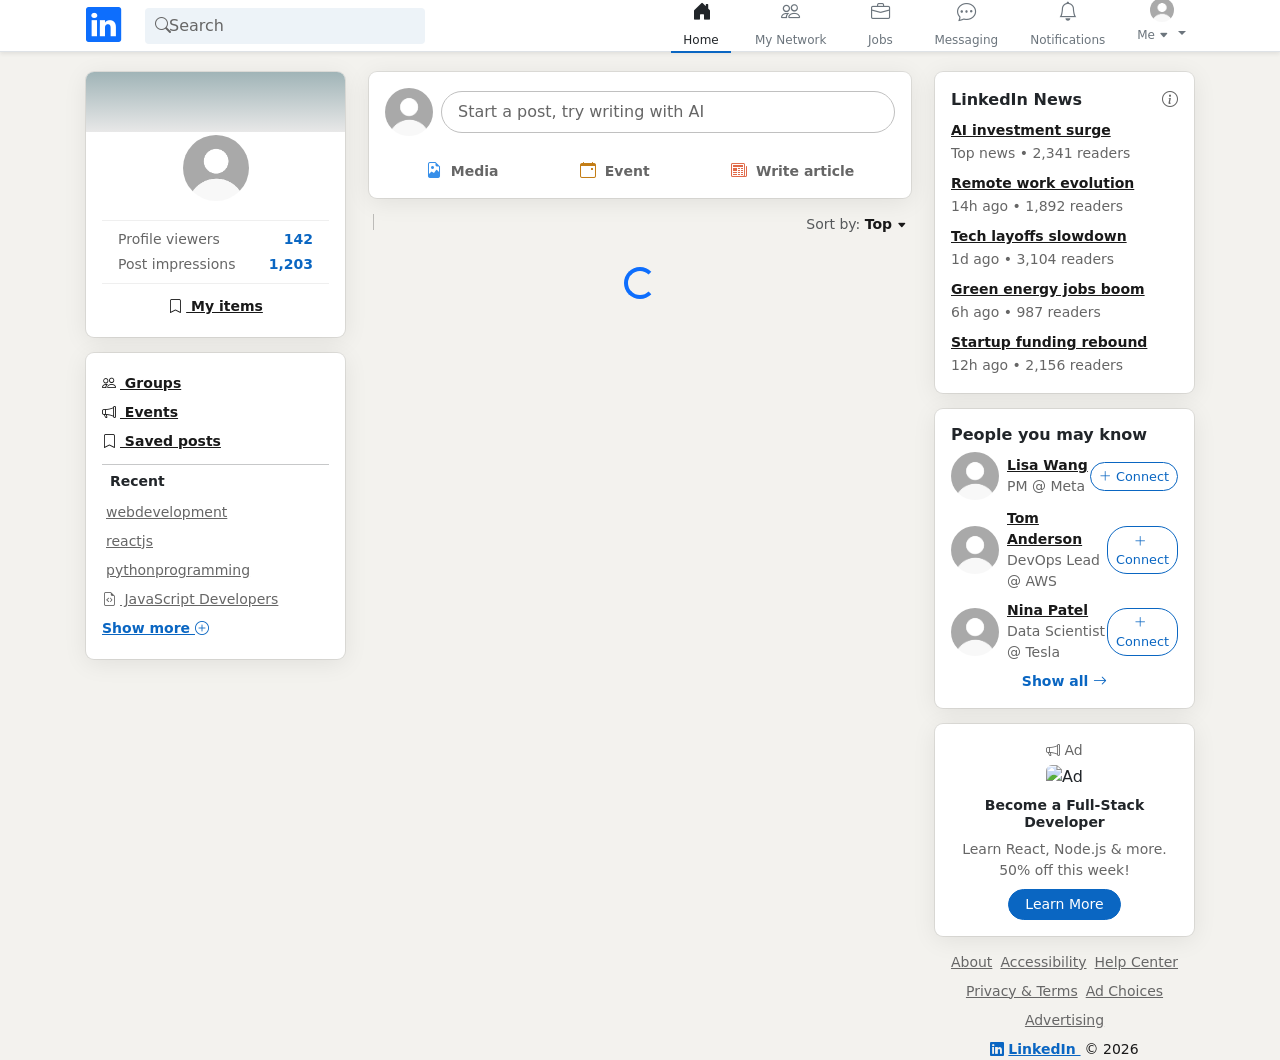
==== commit 29513991: "first section in the profile page" ====
--- a/feeds.html
+++ b/feeds.html
@@ -11,6 +11,7 @@
       rel="stylesheet"
     />
     <link rel="stylesheet" href="assets/css/feeds.css" />
+    <link rel="stylesheet" href="assets/css/navbar.css">
   </head>
   <body>
     <nav
@@ -96,7 +97,7 @@
               ></small>
             </a>
             <ul class="dropdown-menu dropdown-menu-end">
-              <li><a class="dropdown-item" href="#">View Profile</a></li>
+              <li><a class="dropdown-item" href="profile.html">View Profile</a></li>
               <li><a class="dropdown-item" href="#">Settings & Privacy</a></li>
               <li><hr class="dropdown-divider" /></li>
               <li><a class="dropdown-item" href="#">Sign Out</a></li>
@@ -120,7 +121,7 @@
                 alt="Profile"
               />
               <h6 class="mb-0 fw-semibold profile-name">
-                <a href="#" class="text-decoration-none">John Doe</a>
+                <a href="profile.html" class="text-decoration-none">John Doe</a>
               </h6>
               <hr class="my-2" />
               <div class="text-start px-3">
